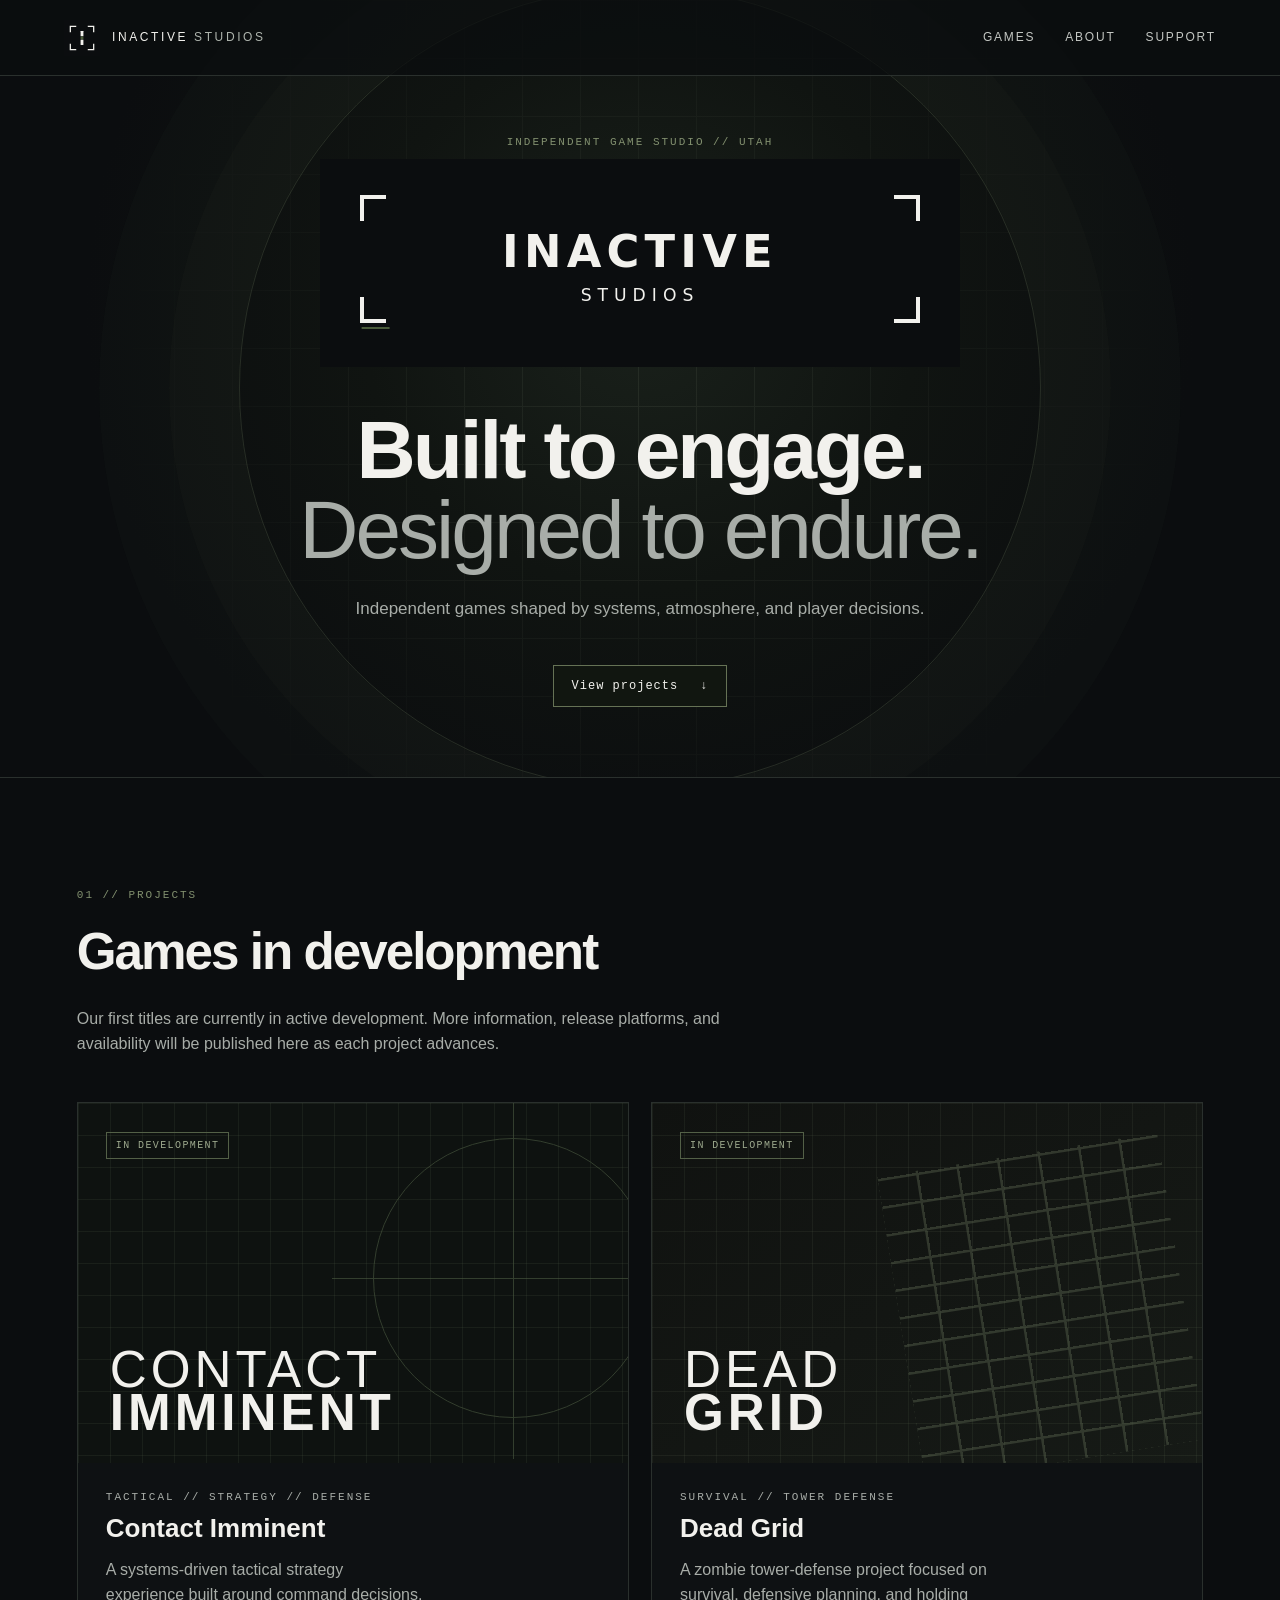
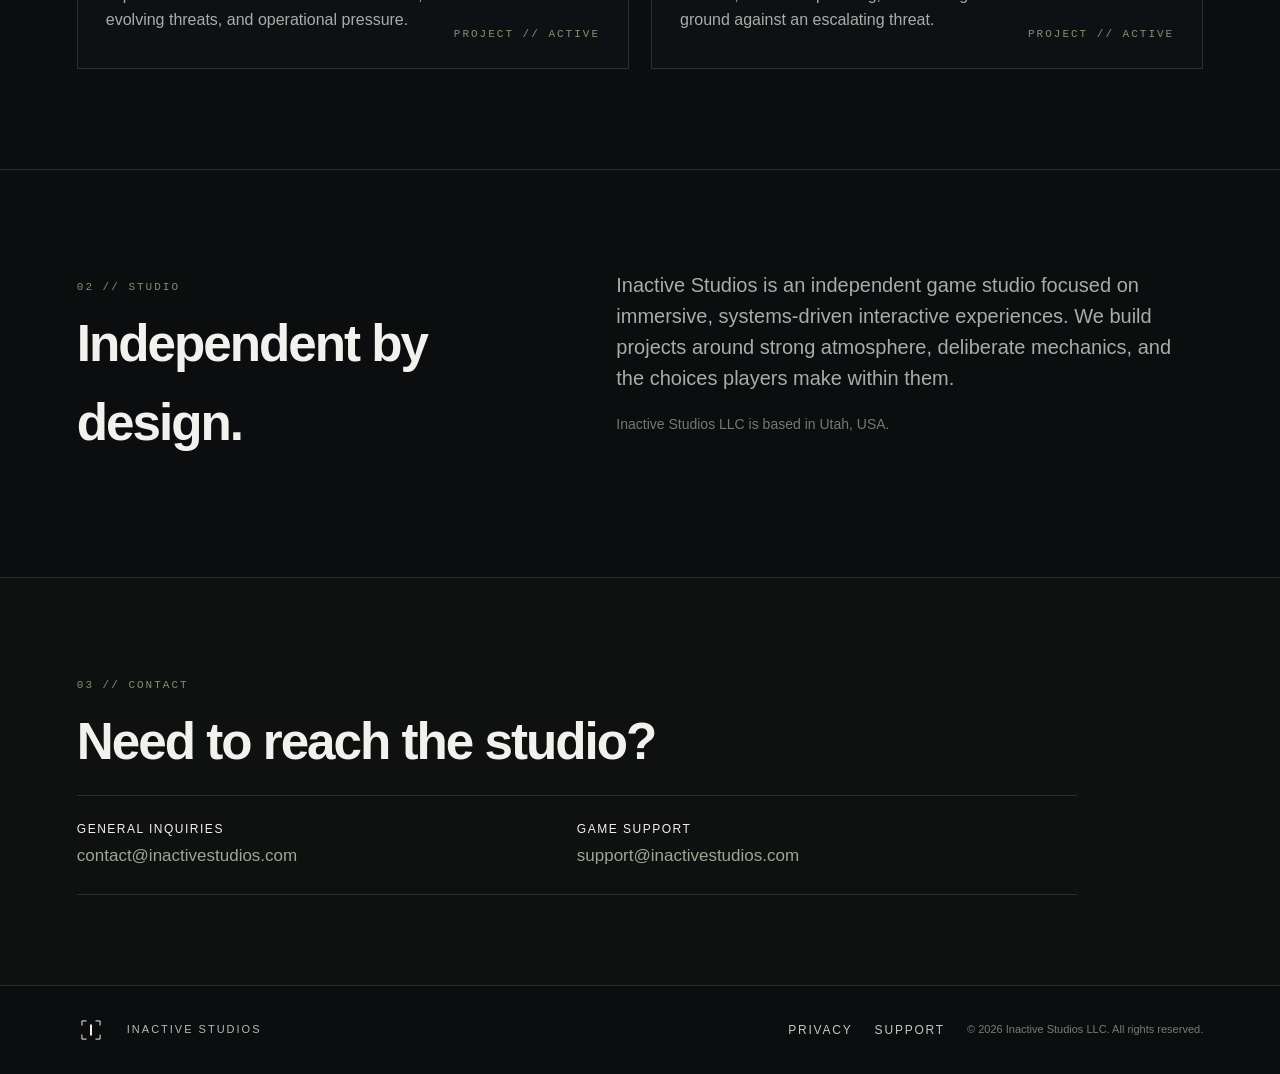
==== index.html @ 5b6fa873 "Initial Inactive Studios website" ====
<!doctype html><html lang="en"><head><meta charset="utf-8"><meta name="viewport" content="width=device-width,initial-scale=1"><meta name="description" content="Inactive Studios is an independent game studio creating systems-driven interactive experiences."><meta name="theme-color" content="#0b0d0f"><title>Inactive Studios</title><link rel="icon" href="assets/brand/inactive-studios-icon-segmented.svg" type="image/svg+xml"><link rel="stylesheet" href="styles.css"></head><body>
<header class="site-header"><a class="brand" href="#top" aria-label="Inactive Studios home"><img src="assets/brand/inactive-studios-icon-segmented.svg" alt=""><span>INACTIVE <b>STUDIOS</b></span></a><nav aria-label="Main navigation"><a href="#games">Games</a><a href="#about">About</a><a href="support/">Support</a></nav></header>
<main id="top"><section class="hero"><div class="grid"></div><div class="hero-inner"><p class="eyebrow">INDEPENDENT GAME STUDIO // UTAH</p><img class="hero-logo" src="assets/brand/inactive-studios-primary.svg" alt="Inactive Studios"><h1>Built to engage.<br><span>Designed to endure.</span></h1><p class="lede">Independent games shaped by systems, atmosphere, and player decisions.</p><a class="button" href="#games">View projects <span>↓</span></a></div></section>
<section id="games" class="section"><div class="section-head"><p class="kicker">01 // PROJECTS</p><h2>Games in development</h2><p>Our first titles are currently in active development. More information, release platforms, and availability will be published here as each project advances.</p></div><div class="games">
<article class="game ci"><div class="game-art"><span class="status">IN DEVELOPMENT</span><div class="reticle"></div><div class="game-title">CONTACT<br><strong>IMMINENT</strong></div></div><div class="game-copy"><div><p class="meta">TACTICAL // STRATEGY // DEFENSE</p><h3>Contact Imminent</h3><p>A systems-driven tactical strategy experience built around command decisions, evolving threats, and operational pressure.</p></div><span class="project-state">PROJECT // ACTIVE</span></div></article>
<article class="game dg"><div class="game-art"><span class="status">IN DEVELOPMENT</span><div class="dead-grid"></div><div class="game-title">DEAD<br><strong>GRID</strong></div></div><div class="game-copy"><div><p class="meta">SURVIVAL // TOWER DEFENSE</p><h3>Dead Grid</h3><p>A zombie tower-defense project focused on survival, defensive planning, and holding ground against an escalating threat.</p></div><span class="project-state">PROJECT // ACTIVE</span></div></article>
</div></section>
<section id="about" class="section about"><div><p class="kicker">02 // STUDIO</p><h2>Independent by design.</h2></div><div class="about-copy"><p>Inactive Studios is an independent game studio focused on immersive, systems-driven interactive experiences. We build projects around strong atmosphere, deliberate mechanics, and the choices players make within them.</p><p class="muted">Inactive Studios LLC is based in Utah, USA.</p></div></section>
<section class="contact"><p class="kicker">03 // CONTACT</p><h2>Need to reach the studio?</h2><div class="contact-links"><a href="mailto:contact@inactivestudios.com">General inquiries <span>contact@inactivestudios.com</span></a><a href="mailto:support@inactivestudios.com">Game support <span>support@inactivestudios.com</span></a></div></section></main>
<footer><div class="footer-brand"><img src="assets/brand/inactive-studios-icon-minimal.svg" alt=""><span>INACTIVE STUDIOS</span></div><div><a href="privacy/">Privacy</a><a href="support/">Support</a><span>© 2026 Inactive Studios LLC. All rights reserved.</span></div></footer></body></html>
---- styles.css ----
:root{--bg:#0b0d0f;--panel:#111519;--text:#f2f1ed;--muted:#969b96;--olive:#4a5b3a;--line:#2a302d;--soft:#151a18}*{box-sizing:border-box}html{scroll-behavior:smooth}body{margin:0;background:var(--bg);color:var(--text);font-family:Arial,"Helvetica Neue",sans-serif;line-height:1.55}a{color:inherit}.site-header{height:76px;display:flex;align-items:center;justify-content:space-between;padding:0 clamp(22px,5vw,80px);border-bottom:1px solid var(--line);position:absolute;z-index:10;width:100%;background:rgba(11,13,15,.72)}.brand{display:flex;align-items:center;gap:12px;text-decoration:none;font-size:12px;letter-spacing:2.6px}.brand img{width:36px;height:36px}.brand b{font-weight:400;color:#aeb4ad}.site-header nav{display:flex;gap:30px}.site-header nav a,footer a{text-decoration:none;color:#c4c7c3;font-size:12px;text-transform:uppercase;letter-spacing:1.8px}.site-header nav a:hover,footer a:hover{color:#fff}.hero{min-height:720px;display:grid;place-items:center;position:relative;overflow:hidden;border-bottom:1px solid var(--line);background:radial-gradient(circle at 50% 40%,#1a211b 0,#101411 35%,#0b0d0f 70%)}.grid{position:absolute;inset:0;opacity:.18;background-image:linear-gradient(#66705e 1px,transparent 1px),linear-gradient(90deg,#66705e 1px,transparent 1px);background-size:58px 58px;mask-image:radial-gradient(circle at center,#000 0,transparent 72%)}.hero:after{content:"";position:absolute;width:min(70vw,800px);aspect-ratio:1;border:1px solid rgba(117,133,100,.25);border-radius:50%;box-shadow:0 0 0 70px rgba(117,133,100,.025),0 0 0 140px rgba(117,133,100,.018)}.hero-inner{position:relative;z-index:2;text-align:center;padding:125px 24px 70px;max-width:900px}.hero-logo{width:min(640px,88vw);height:auto;margin-bottom:15px}.eyebrow,.kicker,.meta,.project-state{font:11px "Courier New",monospace;letter-spacing:2px;color:#82906f}.hero h1{font-size:clamp(42px,6.5vw,82px);line-height:.98;letter-spacing:-3px;margin:20px 0}.hero h1 span{color:#a8ada8;font-weight:400}.lede{max-width:580px;margin:25px auto;color:#a8ada8;font-size:17px}.button{display:inline-flex;gap:22px;margin-top:18px;padding:13px 18px;border:1px solid #657255;text-decoration:none;font:12px "Courier New",monospace;letter-spacing:1px;background:#111610}.button:hover{background:#182016}.section{padding:100px clamp(22px,6vw,96px);max-width:1500px;margin:auto}.section-head{max-width:720px;margin-bottom:45px}.section h2,.contact h2{font-size:clamp(34px,4vw,58px);letter-spacing:-2px;margin:8px 0 14px}.section-head>p:last-child,.about-copy,.game-copy p{color:#a8ada8}.games{display:grid;grid-template-columns:1fr 1fr;gap:22px}.game{border:1px solid var(--line);background:#0e1113}.game-art{height:360px;position:relative;overflow:hidden;padding:28px;background:#0e1210}.game-art:before{content:"";position:absolute;inset:0;background-image:linear-gradient(rgba(103,116,90,.13) 1px,transparent 1px),linear-gradient(90deg,rgba(103,116,90,.13) 1px,transparent 1px);background-size:32px 32px}.status{position:relative;z-index:2;border:1px solid #536047;padding:7px 9px;font:10px "Courier New",monospace;letter-spacing:1.4px;color:#9eaa8e}.game-title{position:absolute;left:32px;bottom:28px;font-size:clamp(30px,4vw,52px);line-height:.85;letter-spacing:4px;z-index:2}.game-title strong{font-weight:800}.reticle{position:absolute;width:280px;height:280px;border:1px solid #4d5c43;border-radius:50%;right:-25px;top:35px;opacity:.6}.reticle:before,.reticle:after{content:"";position:absolute;background:#4d5c43}.reticle:before{height:1px;width:130%;left:-15%;top:50%}.reticle:after{width:1px;height:130%;top:-15%;left:50%}.dg .game-art{background:linear-gradient(145deg,#101210,#161a16)}.dead-grid{position:absolute;inset:50px 20px 0 45%;transform:rotate(-9deg);opacity:.38;background:repeating-linear-gradient(0deg,transparent 0 25px,#647058 26px 28px),repeating-linear-gradient(90deg,transparent 0 38px,#647058 39px 41px)}.game-copy{padding:28px;display:flex;justify-content:space-between;gap:30px;min-height:205px}.game-copy h3{font-size:26px;margin:5px 0 10px}.game-copy p{max-width:540px;margin:0}.project-state{align-self:flex-end;white-space:nowrap}.about{border-top:1px solid var(--line);display:grid;grid-template-columns:1fr 1.25fr;gap:70px}.about-copy{font-size:20px}.about-copy p{margin-top:0}.muted{font-size:14px;color:#737a74!important}.contact{padding:90px clamp(22px,6vw,96px);border-top:1px solid var(--line);border-bottom:1px solid var(--line);background:#0e1110}.contact-links{display:grid;grid-template-columns:1fr 1fr;max-width:1000px;border-top:1px solid var(--line)}.contact-links a{padding:24px 0;text-decoration:none;border-bottom:1px solid var(--line);display:flex;flex-direction:column;font-size:12px;text-transform:uppercase;letter-spacing:1.5px}.contact-links a span{font-size:17px;text-transform:none;letter-spacing:0;color:#9da795;margin-top:5px}footer{padding:30px clamp(22px,6vw,96px);display:flex;align-items:center;justify-content:space-between;gap:30px;color:#777d78;font-size:11px}footer>div{display:flex;align-items:center;gap:22px}.footer-brand img{width:28px;height:28px}.footer-brand span{letter-spacing:2px;color:#b7bab7}@media(max-width:760px){.site-header{height:68px}.brand span{display:none}.site-header nav{gap:16px}.site-header nav a{font-size:10px}.hero{min-height:650px}.hero h1{letter-spacing:-2px}.games{grid-template-columns:1fr}.game-art{height:310px}.game-copy{display:block}.project-state{display:block;margin-top:25px}.about{grid-template-columns:1fr;gap:20px}.contact-links{grid-template-columns:1fr}footer,footer>div{align-items:flex-start;flex-direction:column}.footer-brand{flex-direction:row!important}.section{padding-top:75px;padding-bottom:75px}}
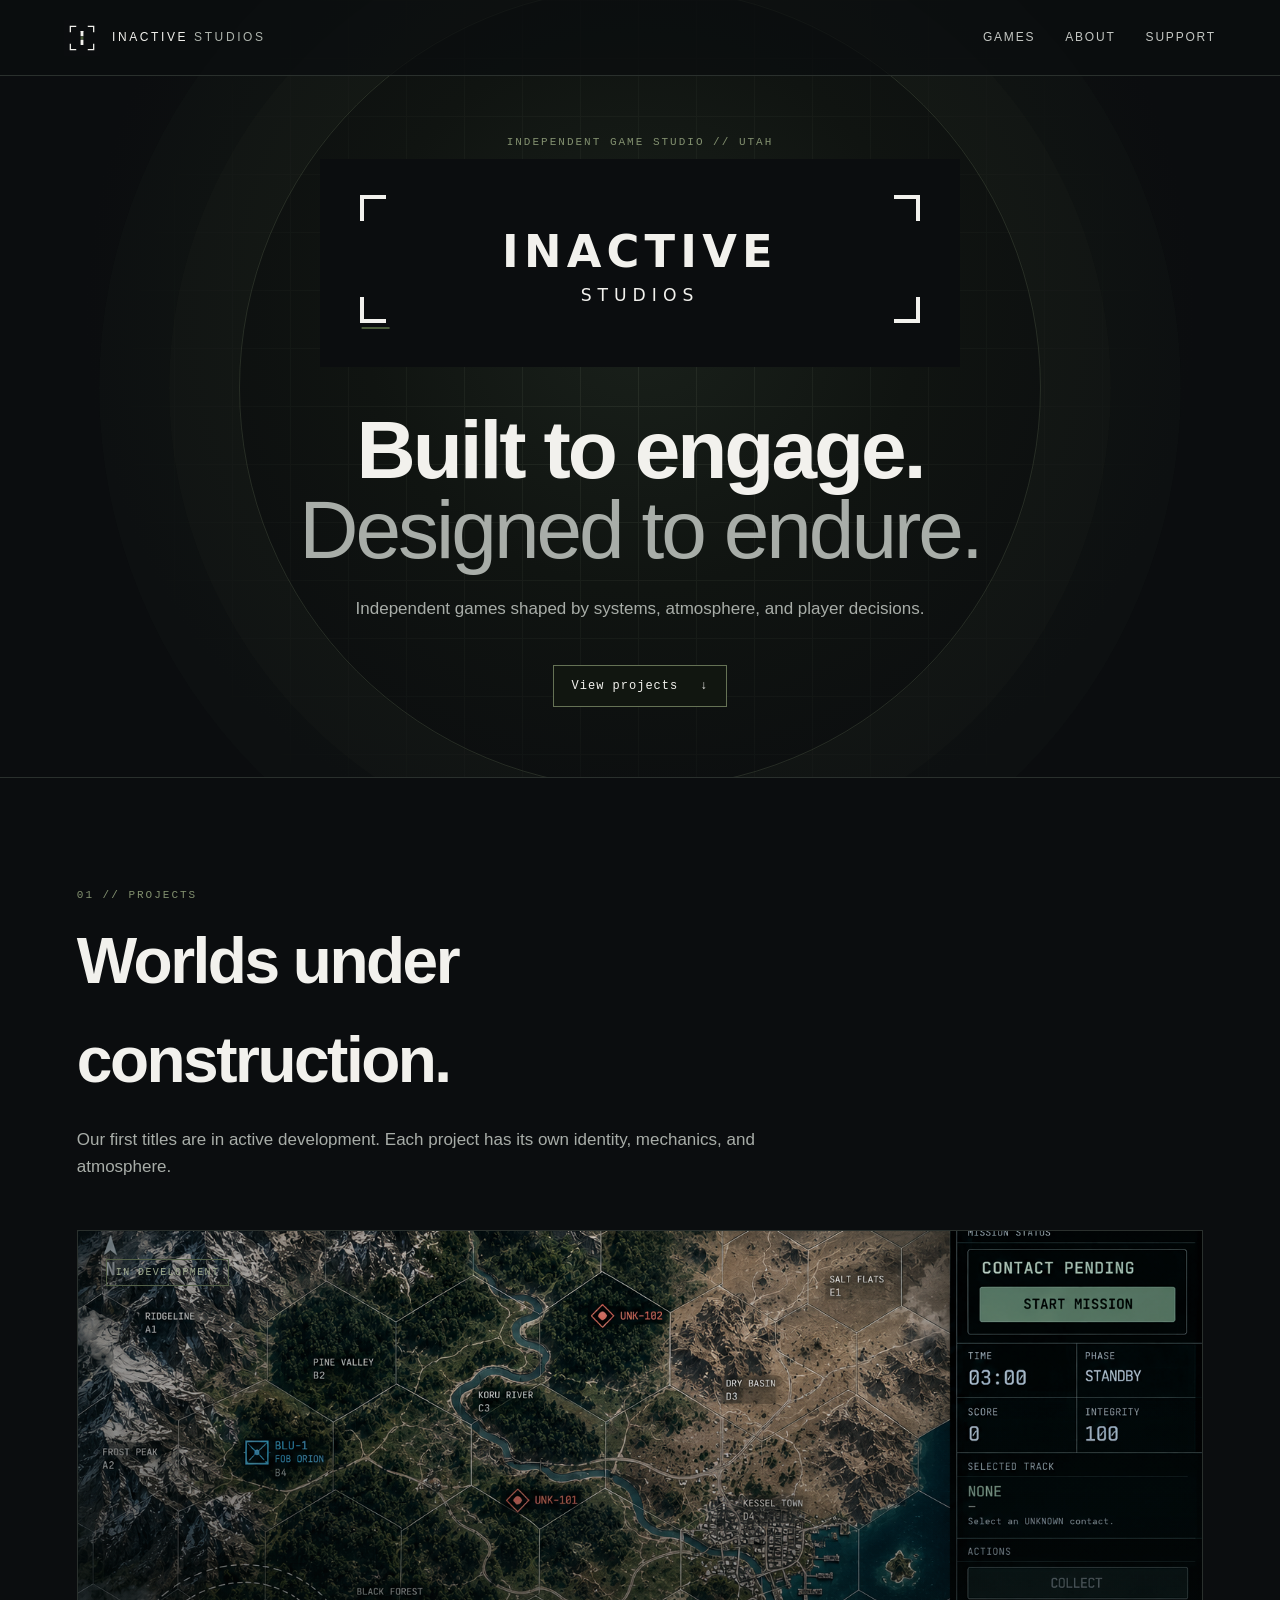
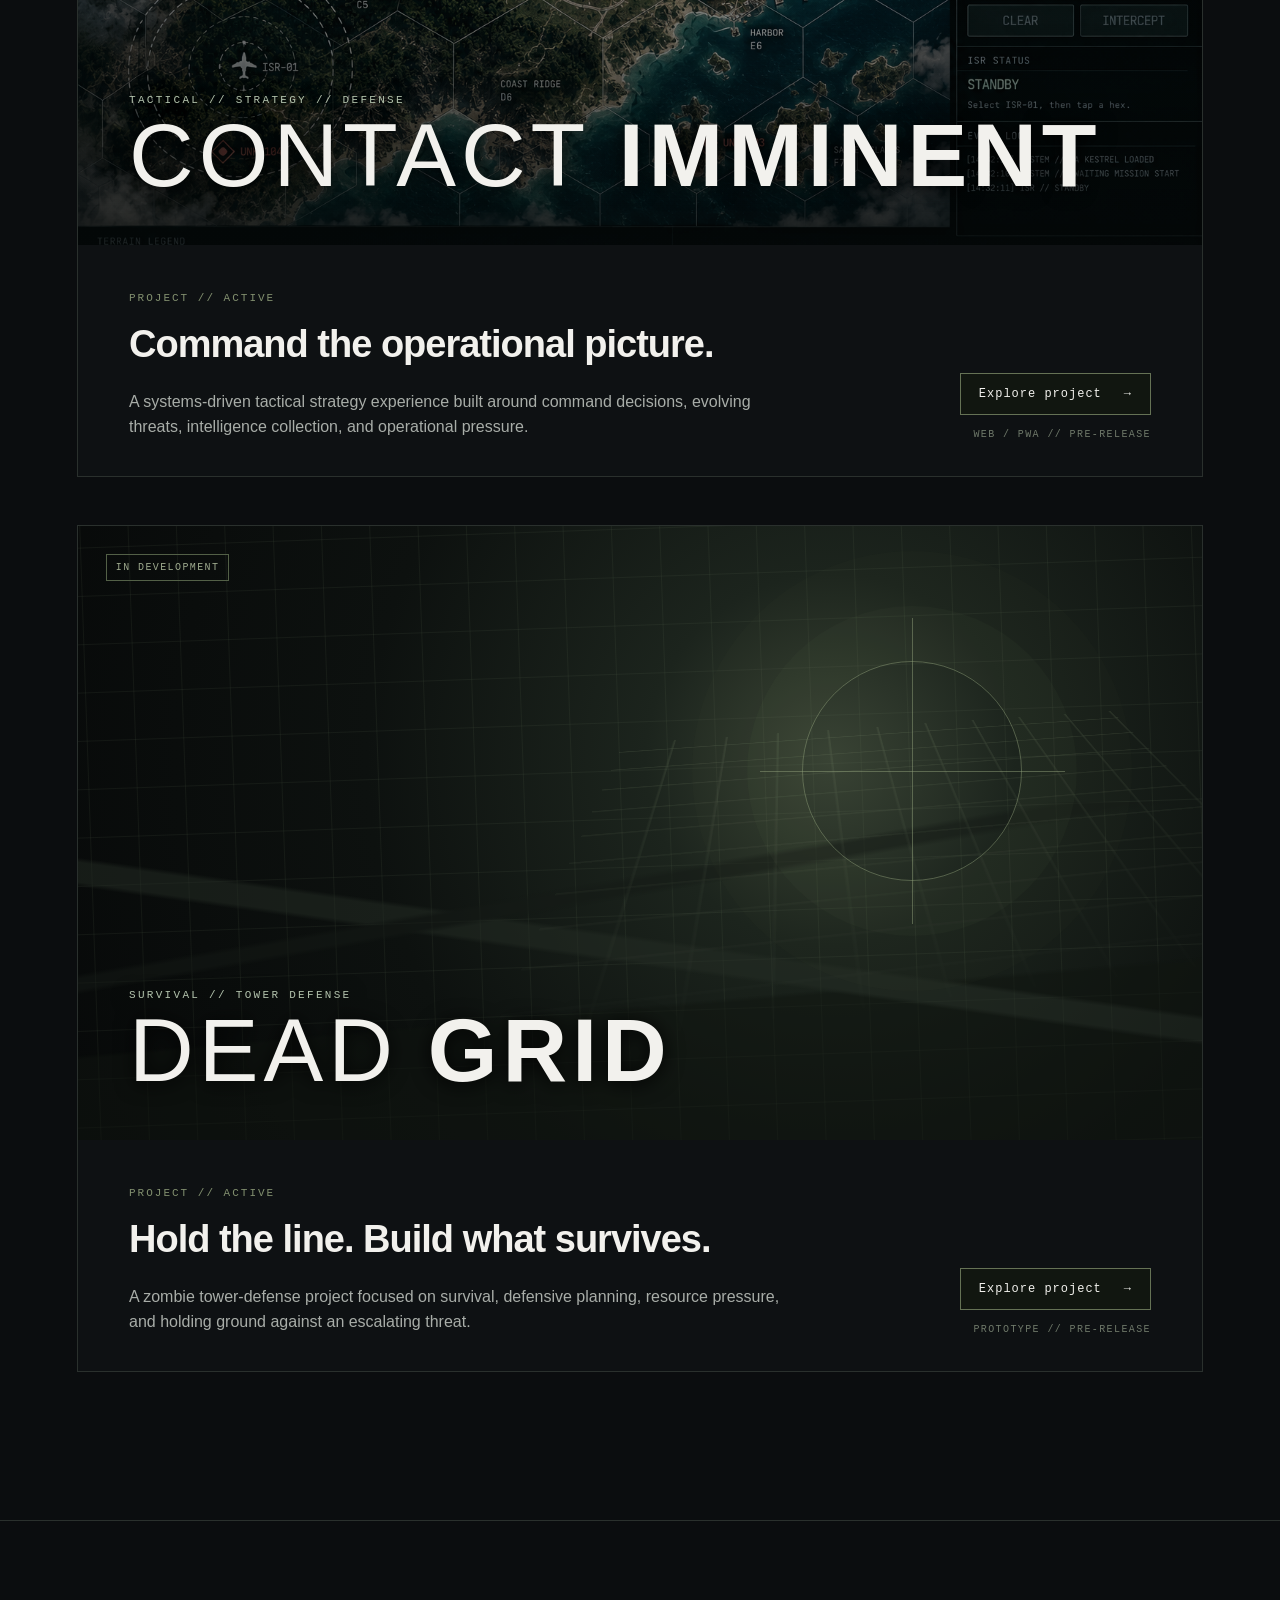
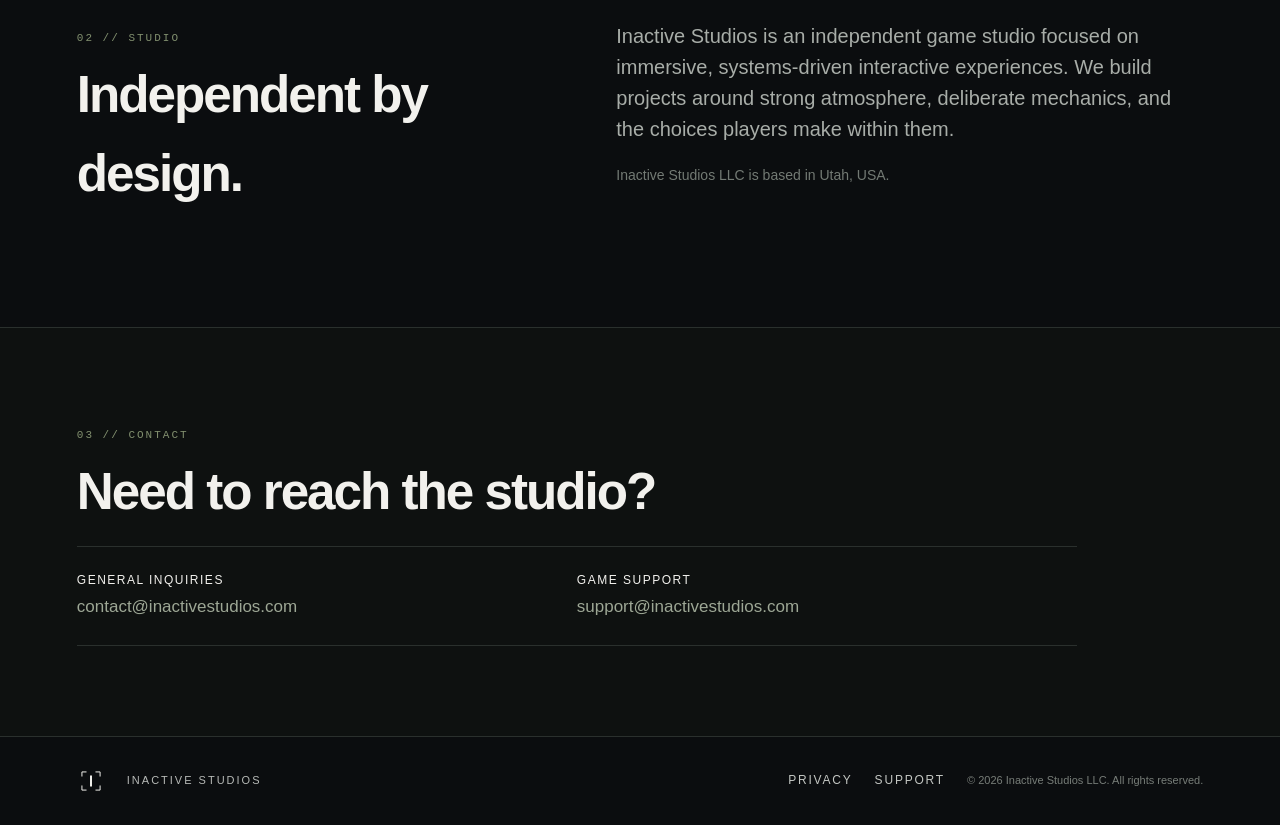
==== commit 8ee46aca: "Add game showcase and dedicated game pages" ====
--- a/index.html
+++ b/index.html
@@ -1,10 +1,10 @@
 <!doctype html><html lang="en"><head><meta charset="utf-8"><meta name="viewport" content="width=device-width,initial-scale=1"><meta name="description" content="Inactive Studios is an independent game studio creating systems-driven interactive experiences."><meta name="theme-color" content="#0b0d0f"><title>Inactive Studios</title><link rel="icon" href="assets/brand/inactive-studios-icon-segmented.svg" type="image/svg+xml"><link rel="stylesheet" href="styles.css"></head><body>
 <header class="site-header"><a class="brand" href="#top" aria-label="Inactive Studios home"><img src="assets/brand/inactive-studios-icon-segmented.svg" alt=""><span>INACTIVE <b>STUDIOS</b></span></a><nav aria-label="Main navigation"><a href="#games">Games</a><a href="#about">About</a><a href="support/">Support</a></nav></header>
 <main id="top"><section class="hero"><div class="grid"></div><div class="hero-inner"><p class="eyebrow">INDEPENDENT GAME STUDIO // UTAH</p><img class="hero-logo" src="assets/brand/inactive-studios-primary.svg" alt="Inactive Studios"><h1>Built to engage.<br><span>Designed to endure.</span></h1><p class="lede">Independent games shaped by systems, atmosphere, and player decisions.</p><a class="button" href="#games">View projects <span>↓</span></a></div></section>
-<section id="games" class="section"><div class="section-head"><p class="kicker">01 // PROJECTS</p><h2>Games in development</h2><p>Our first titles are currently in active development. More information, release platforms, and availability will be published here as each project advances.</p></div><div class="games">
-<article class="game ci"><div class="game-art"><span class="status">IN DEVELOPMENT</span><div class="reticle"></div><div class="game-title">CONTACT<br><strong>IMMINENT</strong></div></div><div class="game-copy"><div><p class="meta">TACTICAL // STRATEGY // DEFENSE</p><h3>Contact Imminent</h3><p>A systems-driven tactical strategy experience built around command decisions, evolving threats, and operational pressure.</p></div><span class="project-state">PROJECT // ACTIVE</span></div></article>
-<article class="game dg"><div class="game-art"><span class="status">IN DEVELOPMENT</span><div class="dead-grid"></div><div class="game-title">DEAD<br><strong>GRID</strong></div></div><div class="game-copy"><div><p class="meta">SURVIVAL // TOWER DEFENSE</p><h3>Dead Grid</h3><p>A zombie tower-defense project focused on survival, defensive planning, and holding ground against an escalating threat.</p></div><span class="project-state">PROJECT // ACTIVE</span></div></article>
-</div></section>
+<section id="games" class="showcase"><div class="showcase-intro"><p class="kicker">01 // PROJECTS</p><h2>Worlds under construction.</h2><p>Our first titles are in active development. Each project has its own identity, mechanics, and atmosphere.</p></div>
+<article class="feature-game ci-feature"><div class="feature-media"><img src="assets/games/contact-imminent/kestrel-gameplay.png" alt="Contact Imminent operational map interface showing the Kestrel region"><div class="media-shade"></div><span class="status">IN DEVELOPMENT</span><div class="feature-title"><p>TACTICAL // STRATEGY // DEFENSE</p><h3>CONTACT <strong>IMMINENT</strong></h3></div></div><div class="feature-copy"><div><p class="kicker">PROJECT // ACTIVE</p><h4>Command the operational picture.</h4><p>A systems-driven tactical strategy experience built around command decisions, evolving threats, intelligence collection, and operational pressure.</p></div><div class="feature-actions"><a class="button" href="games/contact-imminent/">Explore project <span>→</span></a><span>WEB / PWA // PRE-RELEASE</span></div></div></article>
+<article class="feature-game dg-feature"><div class="feature-media dead-visual"><div class="dead-horizon"></div><div class="dead-grid"></div><div class="dead-scan"></div><span class="status">IN DEVELOPMENT</span><div class="feature-title"><p>SURVIVAL // TOWER DEFENSE</p><h3>DEAD <strong>GRID</strong></h3></div></div><div class="feature-copy"><div><p class="kicker">PROJECT // ACTIVE</p><h4>Hold the line. Build what survives.</h4><p>A zombie tower-defense project focused on survival, defensive planning, resource pressure, and holding ground against an escalating threat.</p></div><div class="feature-actions"><a class="button" href="games/dead-grid/">Explore project <span>→</span></a><span>PROTOTYPE // PRE-RELEASE</span></div></div></article>
+</section>
 <section id="about" class="section about"><div><p class="kicker">02 // STUDIO</p><h2>Independent by design.</h2></div><div class="about-copy"><p>Inactive Studios is an independent game studio focused on immersive, systems-driven interactive experiences. We build projects around strong atmosphere, deliberate mechanics, and the choices players make within them.</p><p class="muted">Inactive Studios LLC is based in Utah, USA.</p></div></section>
 <section class="contact"><p class="kicker">03 // CONTACT</p><h2>Need to reach the studio?</h2><div class="contact-links"><a href="mailto:contact@inactivestudios.com">General inquiries <span>contact@inactivestudios.com</span></a><a href="mailto:support@inactivestudios.com">Game support <span>support@inactivestudios.com</span></a></div></section></main>
 <footer><div class="footer-brand"><img src="assets/brand/inactive-studios-icon-minimal.svg" alt=""><span>INACTIVE STUDIOS</span></div><div><a href="privacy/">Privacy</a><a href="support/">Support</a><span>© 2026 Inactive Studios LLC. All rights reserved.</span></div></footer></body></html>
--- a/styles.css
+++ b/styles.css
@@ -1 +1,5 @@
 :root{--bg:#0b0d0f;--panel:#111519;--text:#f2f1ed;--muted:#969b96;--olive:#4a5b3a;--line:#2a302d;--soft:#151a18}*{box-sizing:border-box}html{scroll-behavior:smooth}body{margin:0;background:var(--bg);color:var(--text);font-family:Arial,"Helvetica Neue",sans-serif;line-height:1.55}a{color:inherit}.site-header{height:76px;display:flex;align-items:center;justify-content:space-between;padding:0 clamp(22px,5vw,80px);border-bottom:1px solid var(--line);position:absolute;z-index:10;width:100%;background:rgba(11,13,15,.72)}.brand{display:flex;align-items:center;gap:12px;text-decoration:none;font-size:12px;letter-spacing:2.6px}.brand img{width:36px;height:36px}.brand b{font-weight:400;color:#aeb4ad}.site-header nav{display:flex;gap:30px}.site-header nav a,footer a{text-decoration:none;color:#c4c7c3;font-size:12px;text-transform:uppercase;letter-spacing:1.8px}.site-header nav a:hover,footer a:hover{color:#fff}.hero{min-height:720px;display:grid;place-items:center;position:relative;overflow:hidden;border-bottom:1px solid var(--line);background:radial-gradient(circle at 50% 40%,#1a211b 0,#101411 35%,#0b0d0f 70%)}.grid{position:absolute;inset:0;opacity:.18;background-image:linear-gradient(#66705e 1px,transparent 1px),linear-gradient(90deg,#66705e 1px,transparent 1px);background-size:58px 58px;mask-image:radial-gradient(circle at center,#000 0,transparent 72%)}.hero:after{content:"";position:absolute;width:min(70vw,800px);aspect-ratio:1;border:1px solid rgba(117,133,100,.25);border-radius:50%;box-shadow:0 0 0 70px rgba(117,133,100,.025),0 0 0 140px rgba(117,133,100,.018)}.hero-inner{position:relative;z-index:2;text-align:center;padding:125px 24px 70px;max-width:900px}.hero-logo{width:min(640px,88vw);height:auto;margin-bottom:15px}.eyebrow,.kicker,.meta,.project-state{font:11px "Courier New",monospace;letter-spacing:2px;color:#82906f}.hero h1{font-size:clamp(42px,6.5vw,82px);line-height:.98;letter-spacing:-3px;margin:20px 0}.hero h1 span{color:#a8ada8;font-weight:400}.lede{max-width:580px;margin:25px auto;color:#a8ada8;font-size:17px}.button{display:inline-flex;gap:22px;margin-top:18px;padding:13px 18px;border:1px solid #657255;text-decoration:none;font:12px "Courier New",monospace;letter-spacing:1px;background:#111610}.button:hover{background:#182016}.section{padding:100px clamp(22px,6vw,96px);max-width:1500px;margin:auto}.section-head{max-width:720px;margin-bottom:45px}.section h2,.contact h2{font-size:clamp(34px,4vw,58px);letter-spacing:-2px;margin:8px 0 14px}.section-head>p:last-child,.about-copy,.game-copy p{color:#a8ada8}.games{display:grid;grid-template-columns:1fr 1fr;gap:22px}.game{border:1px solid var(--line);background:#0e1113}.game-art{height:360px;position:relative;overflow:hidden;padding:28px;background:#0e1210}.game-art:before{content:"";position:absolute;inset:0;background-image:linear-gradient(rgba(103,116,90,.13) 1px,transparent 1px),linear-gradient(90deg,rgba(103,116,90,.13) 1px,transparent 1px);background-size:32px 32px}.status{position:relative;z-index:2;border:1px solid #536047;padding:7px 9px;font:10px "Courier New",monospace;letter-spacing:1.4px;color:#9eaa8e}.game-title{position:absolute;left:32px;bottom:28px;font-size:clamp(30px,4vw,52px);line-height:.85;letter-spacing:4px;z-index:2}.game-title strong{font-weight:800}.reticle{position:absolute;width:280px;height:280px;border:1px solid #4d5c43;border-radius:50%;right:-25px;top:35px;opacity:.6}.reticle:before,.reticle:after{content:"";position:absolute;background:#4d5c43}.reticle:before{height:1px;width:130%;left:-15%;top:50%}.reticle:after{width:1px;height:130%;top:-15%;left:50%}.dg .game-art{background:linear-gradient(145deg,#101210,#161a16)}.dead-grid{position:absolute;inset:50px 20px 0 45%;transform:rotate(-9deg);opacity:.38;background:repeating-linear-gradient(0deg,transparent 0 25px,#647058 26px 28px),repeating-linear-gradient(90deg,transparent 0 38px,#647058 39px 41px)}.game-copy{padding:28px;display:flex;justify-content:space-between;gap:30px;min-height:205px}.game-copy h3{font-size:26px;margin:5px 0 10px}.game-copy p{max-width:540px;margin:0}.project-state{align-self:flex-end;white-space:nowrap}.about{border-top:1px solid var(--line);display:grid;grid-template-columns:1fr 1.25fr;gap:70px}.about-copy{font-size:20px}.about-copy p{margin-top:0}.muted{font-size:14px;color:#737a74!important}.contact{padding:90px clamp(22px,6vw,96px);border-top:1px solid var(--line);border-bottom:1px solid var(--line);background:#0e1110}.contact-links{display:grid;grid-template-columns:1fr 1fr;max-width:1000px;border-top:1px solid var(--line)}.contact-links a{padding:24px 0;text-decoration:none;border-bottom:1px solid var(--line);display:flex;flex-direction:column;font-size:12px;text-transform:uppercase;letter-spacing:1.5px}.contact-links a span{font-size:17px;text-transform:none;letter-spacing:0;color:#9da795;margin-top:5px}footer{padding:30px clamp(22px,6vw,96px);display:flex;align-items:center;justify-content:space-between;gap:30px;color:#777d78;font-size:11px}footer>div{display:flex;align-items:center;gap:22px}.footer-brand img{width:28px;height:28px}.footer-brand span{letter-spacing:2px;color:#b7bab7}@media(max-width:760px){.site-header{height:68px}.brand span{display:none}.site-header nav{gap:16px}.site-header nav a{font-size:10px}.hero{min-height:650px}.hero h1{letter-spacing:-2px}.games{grid-template-columns:1fr}.game-art{height:310px}.game-copy{display:block}.project-state{display:block;margin-top:25px}.about{grid-template-columns:1fr;gap:20px}.contact-links{grid-template-columns:1fr}footer,footer>div{align-items:flex-start;flex-direction:column}.footer-brand{flex-direction:row!important}.section{padding-top:75px;padding-bottom:75px}}
+/* v2 project showcase */
+.showcase{max-width:1500px;margin:auto;padding:100px clamp(22px,6vw,96px)}.showcase-intro{max-width:760px;margin-bottom:50px}.showcase h2{font-size:clamp(38px,5vw,68px);letter-spacing:-2.5px;margin:8px 0 14px}.showcase-intro>p:last-child{color:#a8ada8;font-size:17px}.feature-game{border:1px solid var(--line);background:#0e1113;margin-bottom:48px;overflow:hidden}.feature-media{position:relative;min-height:clamp(380px,48vw,680px);overflow:hidden;background:#090d0d}.feature-media>img{position:absolute;inset:0;width:100%;height:100%;object-fit:cover;object-position:center;filter:saturate(.82) contrast(1.05)}.media-shade{position:absolute;inset:0;background:linear-gradient(180deg,rgba(4,8,8,.12) 25%,rgba(4,8,8,.78) 100%),linear-gradient(90deg,rgba(4,8,8,.3),transparent 45%)}.feature-media .status{position:absolute;top:28px;left:28px}.feature-title{position:absolute;left:clamp(25px,4vw,58px);bottom:clamp(25px,4vw,52px);z-index:3;text-shadow:0 2px 20px #000}.feature-title p{font:11px "Courier New",monospace;letter-spacing:2.3px;color:#b3c3ad}.feature-title h3{font-size:clamp(42px,7vw,96px);line-height:.86;letter-spacing:5px;margin:8px 0 0;font-weight:300}.feature-title strong{font-weight:800}.feature-copy{display:grid;grid-template-columns:minmax(0,1.4fr) minmax(240px,.6fr);gap:55px;padding:36px clamp(26px,4vw,56px);align-items:end}.feature-copy h4{font-size:clamp(24px,3vw,38px);margin:7px 0 10px;letter-spacing:-1px}.feature-copy>div>p:last-child{color:#a8ada8;max-width:720px;margin-bottom:0}.feature-actions{display:flex;flex-direction:column;align-items:flex-end;gap:14px}.feature-actions .button{margin:0}.feature-actions>span{font:10px "Courier New",monospace;letter-spacing:1.4px;color:#6f796a}.dead-visual{background:radial-gradient(circle at 67% 38%,#394334 0,#1c241d 22%,#0d110f 55%,#070909 100%)}.dead-visual:before{content:"";position:absolute;inset:0;background:linear-gradient(rgba(108,124,94,.11) 1px,transparent 1px),linear-gradient(90deg,rgba(108,124,94,.11) 1px,transparent 1px);background-size:42px 42px;perspective:500px;transform:scale(1.15) rotate(-2deg)}.dead-horizon{position:absolute;left:0;right:0;bottom:0;height:55%;opacity:.5;background:linear-gradient(170deg,transparent 0 32%,#151a16 33% 35%,transparent 36%),linear-gradient(188deg,transparent 0 43%,#252d25 44% 48%,transparent 49%),linear-gradient(175deg,transparent 0 58%,#101510 59%)}.dead-grid{position:absolute;right:-4%;top:8%;width:58%;height:86%;transform:perspective(650px) rotateX(55deg) rotateZ(-9deg);transform-origin:center;background:repeating-linear-gradient(0deg,transparent 0 43px,rgba(132,149,112,.38) 44px 46px),repeating-linear-gradient(90deg,transparent 0 62px,rgba(132,149,112,.38) 63px 65px);mask-image:linear-gradient(#000,transparent 90%)}.dead-scan{position:absolute;right:16%;top:22%;width:220px;height:220px;border:1px solid rgba(141,158,120,.5);border-radius:50%;box-shadow:0 0 0 55px rgba(141,158,120,.035),0 0 0 110px rgba(141,158,120,.02)}.dead-scan:before,.dead-scan:after{content:"";position:absolute;background:rgba(141,158,120,.5)}.dead-scan:before{width:140%;height:1px;left:-20%;top:50%}.dead-scan:after{height:140%;width:1px;top:-20%;left:50%}@media(max-width:760px){.showcase{padding-top:75px;padding-bottom:75px}.feature-media{min-height:410px}.feature-media>img{object-position:43% center}.feature-title h3{letter-spacing:2px}.feature-copy{grid-template-columns:1fr;gap:26px}.feature-actions{align-items:flex-start}.dead-grid{width:85%;right:-25%}.dead-scan{right:4%;width:160px;height:160px}}
+/* project pages */
+.project-page{padding-top:0}.project-hero{height:min(78vw,820px);min-height:580px;position:relative;overflow:hidden;border-bottom:1px solid var(--line);background:#080b0b}.project-hero>img{position:absolute;inset:0;width:100%;height:100%;object-fit:cover}.project-hero-copy{position:absolute;z-index:4;left:clamp(24px,6vw,96px);bottom:clamp(35px,7vw,90px);max-width:900px}.project-hero-copy h1{font-size:clamp(55px,10vw,138px);line-height:.78;letter-spacing:6px;margin:10px 0 24px;font-weight:300}.project-hero-copy strong{font-weight:800}.project-hero-copy>p:last-child{font-size:clamp(17px,2vw,25px);color:#c3c9c2}.project-body{max-width:1500px;margin:auto;padding:90px clamp(22px,6vw,96px);display:grid;grid-template-columns:1fr 1.25fr;gap:80px}.project-body h2{font-size:clamp(34px,5vw,62px);line-height:1;margin:8px 0}.project-body>div:last-child{color:#a8ada8;font-size:18px}.project-gallery{max-width:1500px;margin:0 auto 90px;padding:0 clamp(22px,6vw,96px);display:grid;grid-template-columns:1fr 1fr;gap:18px}.project-gallery img{width:100%;height:360px;object-fit:cover;border:1px solid var(--line)}.dead-project{background:radial-gradient(circle at 67% 38%,#394334 0,#1c241d 22%,#0d110f 55%,#070909 100%)}.dead-project:before{content:"";position:absolute;inset:0;background-image:linear-gradient(rgba(103,116,90,.13) 1px,transparent 1px),linear-gradient(90deg,rgba(103,116,90,.13) 1px,transparent 1px);background-size:44px 44px}.dead-project .dead-grid{width:70%;height:100%;right:-10%;top:10%}.dead-project .dead-scan{right:18%;top:25%;width:300px;height:300px}@media(max-width:760px){.project-hero{height:680px}.project-hero>img{object-position:42% center}.project-hero-copy h1{letter-spacing:2px}.project-body{grid-template-columns:1fr;gap:25px;padding-top:65px;padding-bottom:65px}.project-gallery{grid-template-columns:1fr}.project-gallery img{height:250px}.dead-project .dead-grid{width:110%;right:-50%}.dead-project .dead-scan{right:0;width:180px;height:180px}}
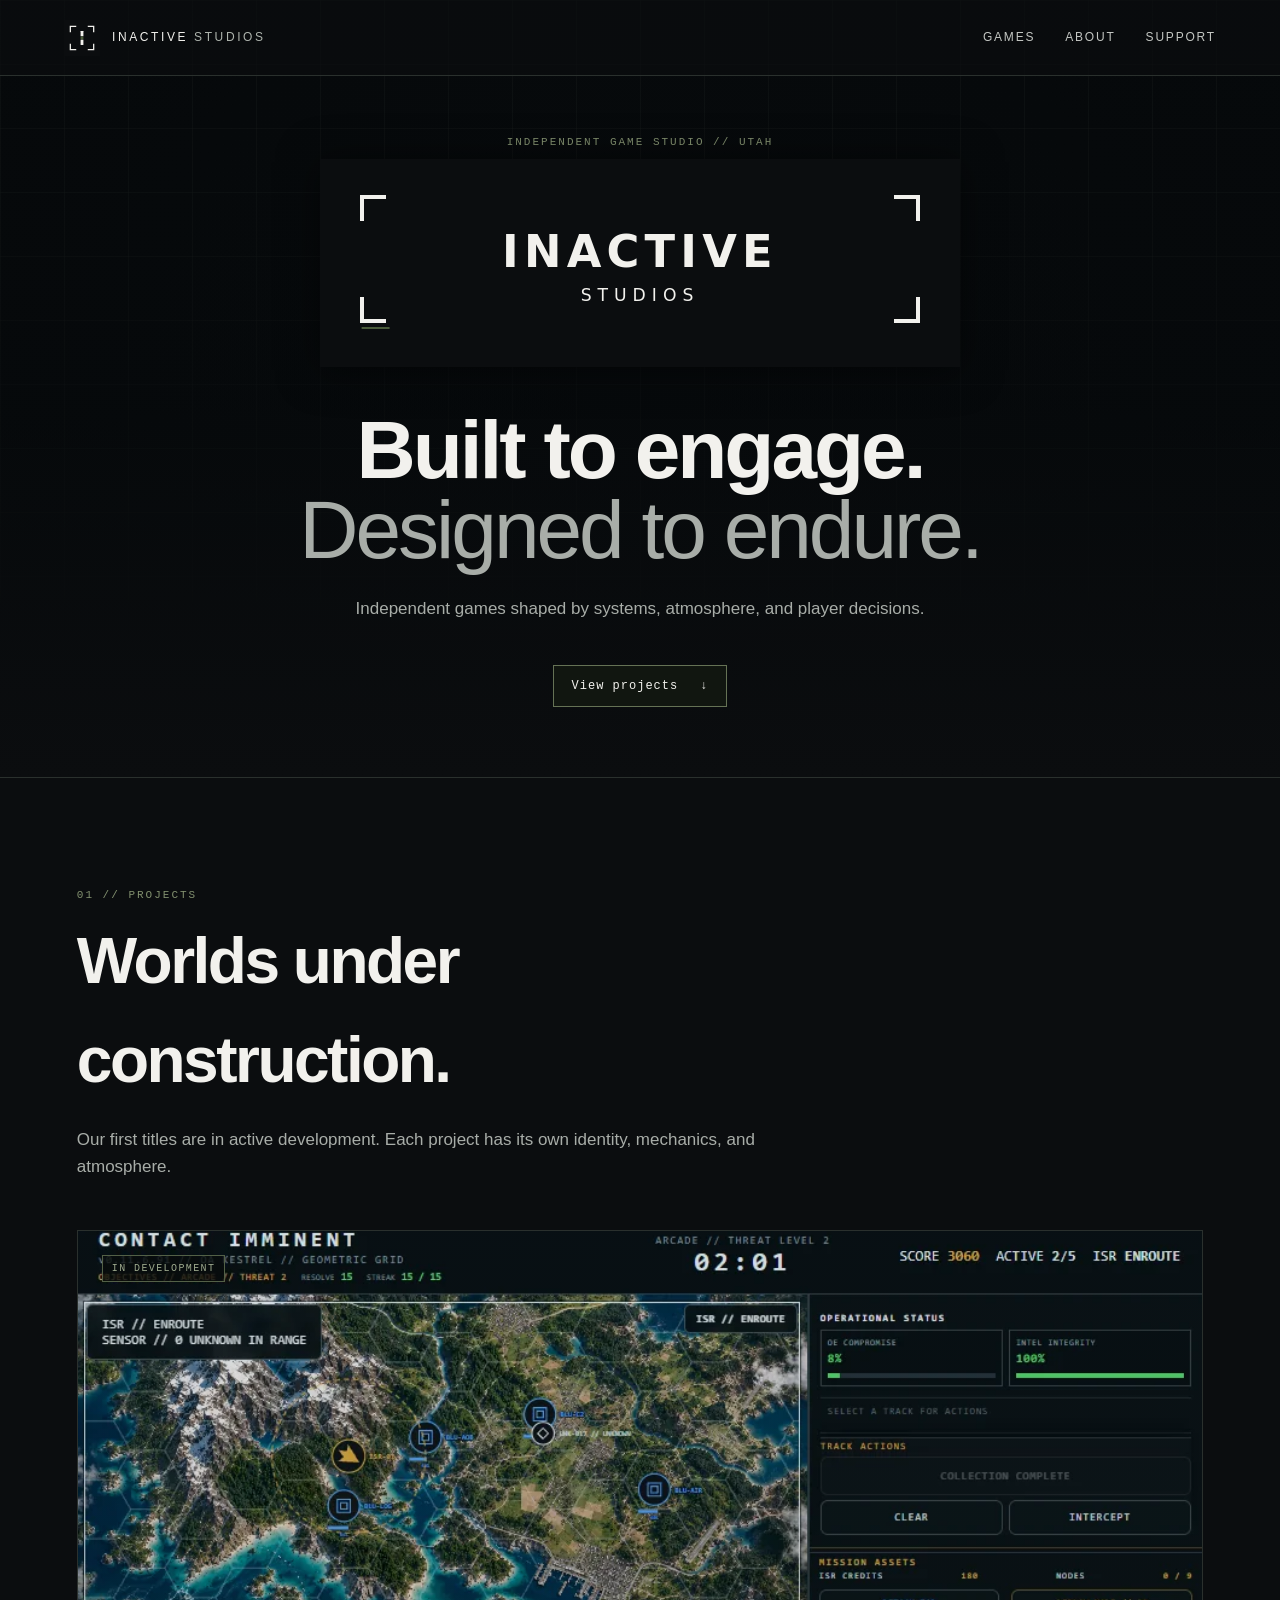
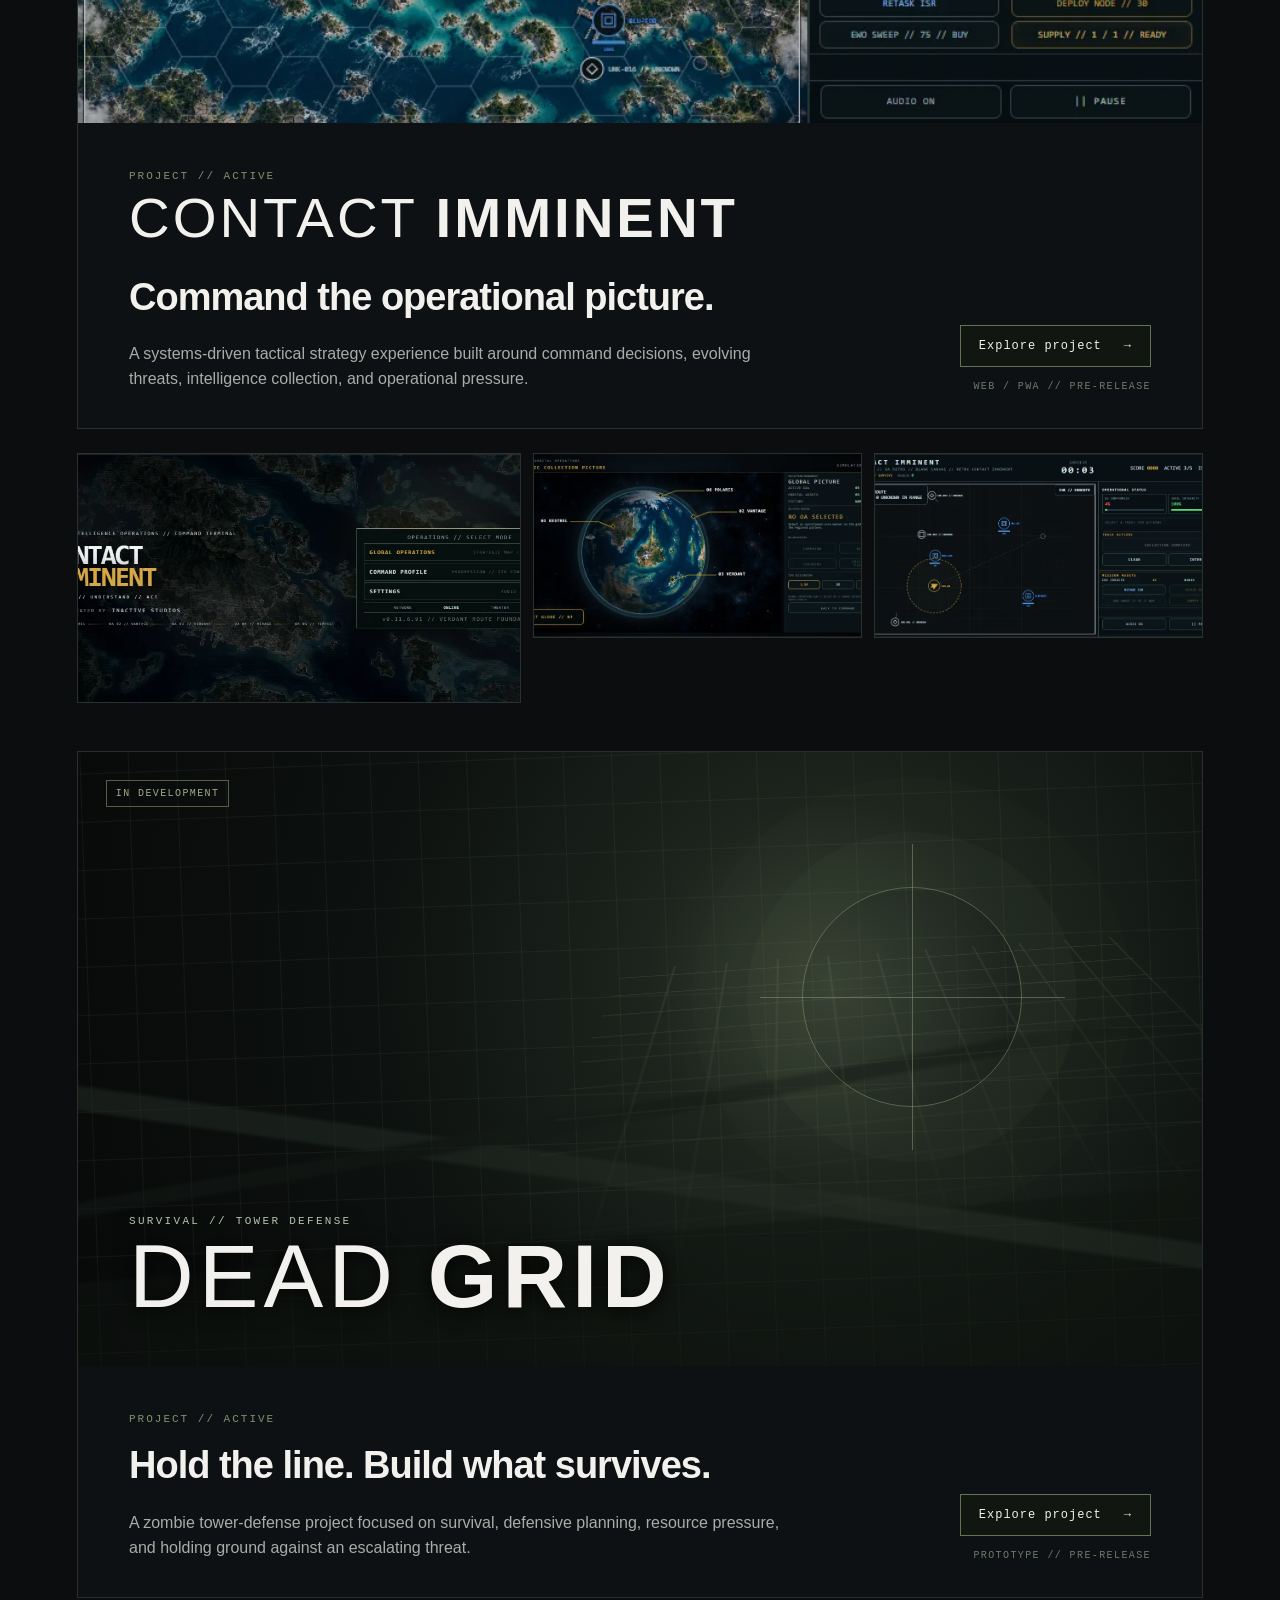
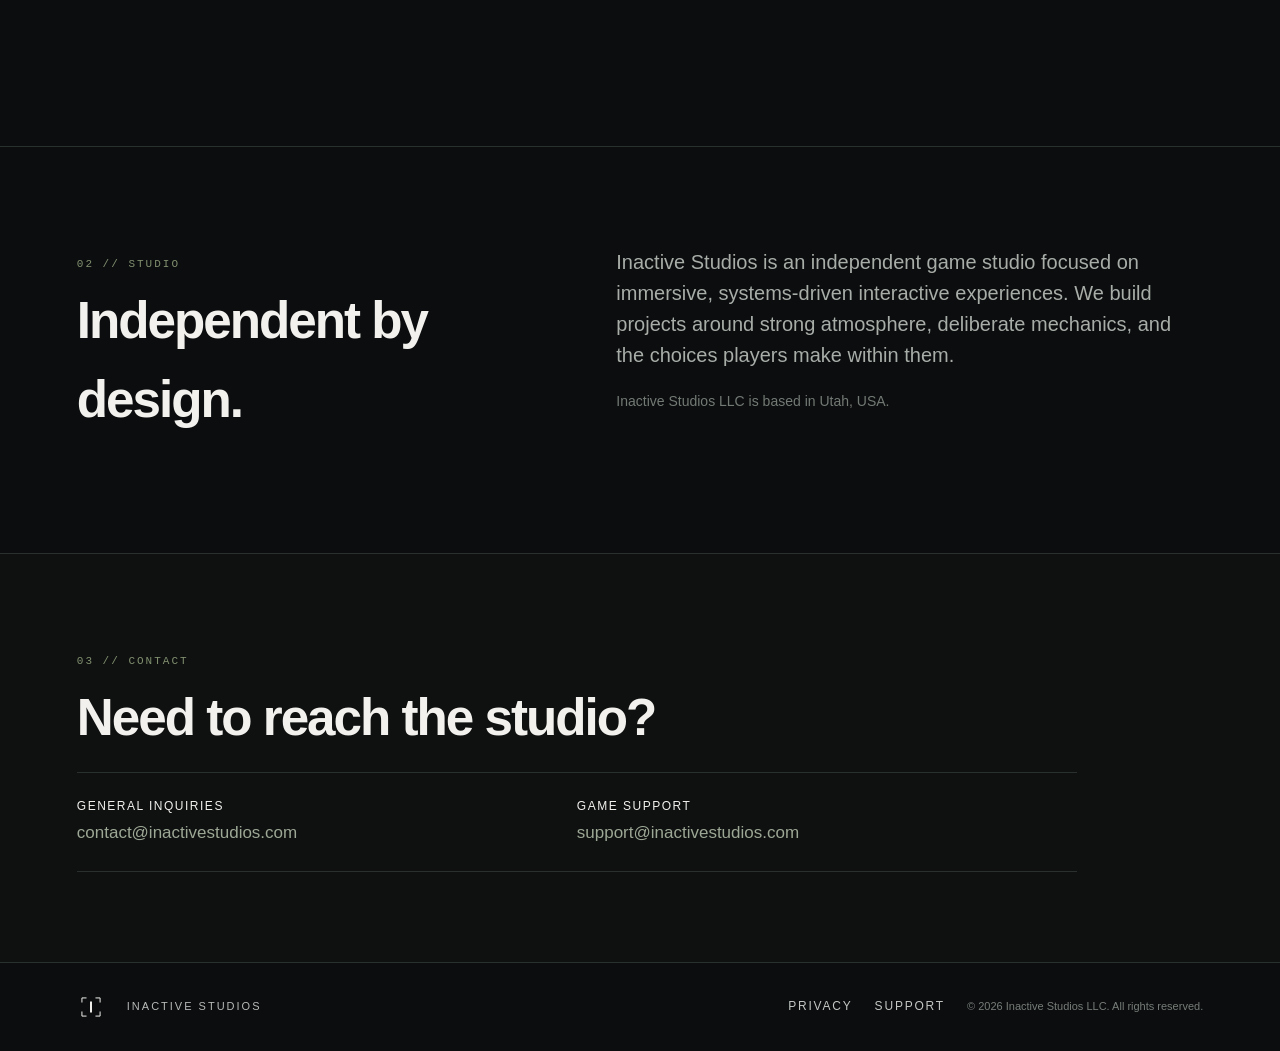
==== commit 2441945a: "Refine studio showcase with Contact Imminent gameplay" ====
--- a/index.html
+++ b/index.html
@@ -1,8 +1,9 @@
 <!doctype html><html lang="en"><head><meta charset="utf-8"><meta name="viewport" content="width=device-width,initial-scale=1"><meta name="description" content="Inactive Studios is an independent game studio creating systems-driven interactive experiences."><meta name="theme-color" content="#0b0d0f"><title>Inactive Studios</title><link rel="icon" href="assets/brand/inactive-studios-icon-segmented.svg" type="image/svg+xml"><link rel="stylesheet" href="styles.css"></head><body>
 <header class="site-header"><a class="brand" href="#top" aria-label="Inactive Studios home"><img src="assets/brand/inactive-studios-icon-segmented.svg" alt=""><span>INACTIVE <b>STUDIOS</b></span></a><nav aria-label="Main navigation"><a href="#games">Games</a><a href="#about">About</a><a href="support/">Support</a></nav></header>
-<main id="top"><section class="hero"><div class="grid"></div><div class="hero-inner"><p class="eyebrow">INDEPENDENT GAME STUDIO // UTAH</p><img class="hero-logo" src="assets/brand/inactive-studios-primary.svg" alt="Inactive Studios"><h1>Built to engage.<br><span>Designed to endure.</span></h1><p class="lede">Independent games shaped by systems, atmosphere, and player decisions.</p><a class="button" href="#games">View projects <span>↓</span></a></div></section>
-<section id="games" class="showcase"><div class="showcase-intro"><p class="kicker">01 // PROJECTS</p><h2>Worlds under construction.</h2><p>Our first titles are in active development. Each project has its own identity, mechanics, and atmosphere.</p></div>
-<article class="feature-game ci-feature"><div class="feature-media"><img src="assets/games/contact-imminent/kestrel-gameplay.png" alt="Contact Imminent operational map interface showing the Kestrel region"><div class="media-shade"></div><span class="status">IN DEVELOPMENT</span><div class="feature-title"><p>TACTICAL // STRATEGY // DEFENSE</p><h3>CONTACT <strong>IMMINENT</strong></h3></div></div><div class="feature-copy"><div><p class="kicker">PROJECT // ACTIVE</p><h4>Command the operational picture.</h4><p>A systems-driven tactical strategy experience built around command decisions, evolving threats, intelligence collection, and operational pressure.</p></div><div class="feature-actions"><a class="button" href="games/contact-imminent/">Explore project <span>→</span></a><span>WEB / PWA // PRE-RELEASE</span></div></div></article>
+<main id="top"><section class="hero hero-v3"><div class="hero-backdrops" aria-hidden="true"><img src="assets/games/contact-imminent/showcase/kestrel-basemap.webp" alt=""><img src="assets/games/contact-imminent/showcase/verdant-basemap-v3.webp" alt=""><img src="assets/games/contact-imminent/showcase/tempest-basemap.webp" alt=""></div><div class="hero-scrim"></div><div class="hero-grid"></div><div class="hero-inner"><p class="eyebrow">INDEPENDENT GAME STUDIO // UTAH</p><img class="hero-logo" src="assets/brand/inactive-studios-primary.svg" alt="Inactive Studios"><h1>Built to engage.<br><span>Designed to endure.</span></h1><p class="lede">Independent games shaped by systems, atmosphere, and player decisions.</p><a class="button" href="#games">View projects <span>↓</span></a></div></section>
+<section id="games" class="showcase showcase-v3"><div class="showcase-intro"><p class="kicker">01 // PROJECTS</p><h2>Worlds under construction.</h2><p>Our first titles are in active development. Each project has its own identity, mechanics, and atmosphere.</p></div>
+<article class="feature-game ci-feature"><a class="feature-media clean-media" href="games/contact-imminent/" aria-label="Explore Contact Imminent"><img src="assets/games/contact-imminent/showcase/arcade-gameplay.webp" alt="Contact Imminent tactical arcade gameplay"><span class="status">IN DEVELOPMENT</span></a><div class="feature-copy"><div><p class="kicker">PROJECT // ACTIVE</p><h3 class="project-name">CONTACT <strong>IMMINENT</strong></h3><h4>Command the operational picture.</h4><p>A systems-driven tactical strategy experience built around command decisions, evolving threats, intelligence collection, and operational pressure.</p></div><div class="feature-actions"><a class="button" href="games/contact-imminent/">Explore project <span>→</span></a><span>WEB / PWA // PRE-RELEASE</span></div></div></article>
+<div class="ci-strip" aria-label="Contact Imminent gameplay preview"><img src="assets/games/contact-imminent/showcase/title-screen.webp" alt="Contact Imminent command terminal title screen"><img src="assets/games/contact-imminent/showcase/global-picture.webp" alt="Contact Imminent global operations picture"><img src="assets/games/contact-imminent/showcase/retro-arcade.webp" alt="Contact Imminent retro arcade mode"></div>
 <article class="feature-game dg-feature"><div class="feature-media dead-visual"><div class="dead-horizon"></div><div class="dead-grid"></div><div class="dead-scan"></div><span class="status">IN DEVELOPMENT</span><div class="feature-title"><p>SURVIVAL // TOWER DEFENSE</p><h3>DEAD <strong>GRID</strong></h3></div></div><div class="feature-copy"><div><p class="kicker">PROJECT // ACTIVE</p><h4>Hold the line. Build what survives.</h4><p>A zombie tower-defense project focused on survival, defensive planning, resource pressure, and holding ground against an escalating threat.</p></div><div class="feature-actions"><a class="button" href="games/dead-grid/">Explore project <span>→</span></a><span>PROTOTYPE // PRE-RELEASE</span></div></div></article>
 </section>
 <section id="about" class="section about"><div><p class="kicker">02 // STUDIO</p><h2>Independent by design.</h2></div><div class="about-copy"><p>Inactive Studios is an independent game studio focused on immersive, systems-driven interactive experiences. We build projects around strong atmosphere, deliberate mechanics, and the choices players make within them.</p><p class="muted">Inactive Studios LLC is based in Utah, USA.</p></div></section>
--- a/styles.css
+++ b/styles.css
@@ -3,3 +3,6 @@
 .showcase{max-width:1500px;margin:auto;padding:100px clamp(22px,6vw,96px)}.showcase-intro{max-width:760px;margin-bottom:50px}.showcase h2{font-size:clamp(38px,5vw,68px);letter-spacing:-2.5px;margin:8px 0 14px}.showcase-intro>p:last-child{color:#a8ada8;font-size:17px}.feature-game{border:1px solid var(--line);background:#0e1113;margin-bottom:48px;overflow:hidden}.feature-media{position:relative;min-height:clamp(380px,48vw,680px);overflow:hidden;background:#090d0d}.feature-media>img{position:absolute;inset:0;width:100%;height:100%;object-fit:cover;object-position:center;filter:saturate(.82) contrast(1.05)}.media-shade{position:absolute;inset:0;background:linear-gradient(180deg,rgba(4,8,8,.12) 25%,rgba(4,8,8,.78) 100%),linear-gradient(90deg,rgba(4,8,8,.3),transparent 45%)}.feature-media .status{position:absolute;top:28px;left:28px}.feature-title{position:absolute;left:clamp(25px,4vw,58px);bottom:clamp(25px,4vw,52px);z-index:3;text-shadow:0 2px 20px #000}.feature-title p{font:11px "Courier New",monospace;letter-spacing:2.3px;color:#b3c3ad}.feature-title h3{font-size:clamp(42px,7vw,96px);line-height:.86;letter-spacing:5px;margin:8px 0 0;font-weight:300}.feature-title strong{font-weight:800}.feature-copy{display:grid;grid-template-columns:minmax(0,1.4fr) minmax(240px,.6fr);gap:55px;padding:36px clamp(26px,4vw,56px);align-items:end}.feature-copy h4{font-size:clamp(24px,3vw,38px);margin:7px 0 10px;letter-spacing:-1px}.feature-copy>div>p:last-child{color:#a8ada8;max-width:720px;margin-bottom:0}.feature-actions{display:flex;flex-direction:column;align-items:flex-end;gap:14px}.feature-actions .button{margin:0}.feature-actions>span{font:10px "Courier New",monospace;letter-spacing:1.4px;color:#6f796a}.dead-visual{background:radial-gradient(circle at 67% 38%,#394334 0,#1c241d 22%,#0d110f 55%,#070909 100%)}.dead-visual:before{content:"";position:absolute;inset:0;background:linear-gradient(rgba(108,124,94,.11) 1px,transparent 1px),linear-gradient(90deg,rgba(108,124,94,.11) 1px,transparent 1px);background-size:42px 42px;perspective:500px;transform:scale(1.15) rotate(-2deg)}.dead-horizon{position:absolute;left:0;right:0;bottom:0;height:55%;opacity:.5;background:linear-gradient(170deg,transparent 0 32%,#151a16 33% 35%,transparent 36%),linear-gradient(188deg,transparent 0 43%,#252d25 44% 48%,transparent 49%),linear-gradient(175deg,transparent 0 58%,#101510 59%)}.dead-grid{position:absolute;right:-4%;top:8%;width:58%;height:86%;transform:perspective(650px) rotateX(55deg) rotateZ(-9deg);transform-origin:center;background:repeating-linear-gradient(0deg,transparent 0 43px,rgba(132,149,112,.38) 44px 46px),repeating-linear-gradient(90deg,transparent 0 62px,rgba(132,149,112,.38) 63px 65px);mask-image:linear-gradient(#000,transparent 90%)}.dead-scan{position:absolute;right:16%;top:22%;width:220px;height:220px;border:1px solid rgba(141,158,120,.5);border-radius:50%;box-shadow:0 0 0 55px rgba(141,158,120,.035),0 0 0 110px rgba(141,158,120,.02)}.dead-scan:before,.dead-scan:after{content:"";position:absolute;background:rgba(141,158,120,.5)}.dead-scan:before{width:140%;height:1px;left:-20%;top:50%}.dead-scan:after{height:140%;width:1px;top:-20%;left:50%}@media(max-width:760px){.showcase{padding-top:75px;padding-bottom:75px}.feature-media{min-height:410px}.feature-media>img{object-position:43% center}.feature-title h3{letter-spacing:2px}.feature-copy{grid-template-columns:1fr;gap:26px}.feature-actions{align-items:flex-start}.dead-grid{width:85%;right:-25%}.dead-scan{right:4%;width:160px;height:160px}}
 /* project pages */
 .project-page{padding-top:0}.project-hero{height:min(78vw,820px);min-height:580px;position:relative;overflow:hidden;border-bottom:1px solid var(--line);background:#080b0b}.project-hero>img{position:absolute;inset:0;width:100%;height:100%;object-fit:cover}.project-hero-copy{position:absolute;z-index:4;left:clamp(24px,6vw,96px);bottom:clamp(35px,7vw,90px);max-width:900px}.project-hero-copy h1{font-size:clamp(55px,10vw,138px);line-height:.78;letter-spacing:6px;margin:10px 0 24px;font-weight:300}.project-hero-copy strong{font-weight:800}.project-hero-copy>p:last-child{font-size:clamp(17px,2vw,25px);color:#c3c9c2}.project-body{max-width:1500px;margin:auto;padding:90px clamp(22px,6vw,96px);display:grid;grid-template-columns:1fr 1.25fr;gap:80px}.project-body h2{font-size:clamp(34px,5vw,62px);line-height:1;margin:8px 0}.project-body>div:last-child{color:#a8ada8;font-size:18px}.project-gallery{max-width:1500px;margin:0 auto 90px;padding:0 clamp(22px,6vw,96px);display:grid;grid-template-columns:1fr 1fr;gap:18px}.project-gallery img{width:100%;height:360px;object-fit:cover;border:1px solid var(--line)}.dead-project{background:radial-gradient(circle at 67% 38%,#394334 0,#1c241d 22%,#0d110f 55%,#070909 100%)}.dead-project:before{content:"";position:absolute;inset:0;background-image:linear-gradient(rgba(103,116,90,.13) 1px,transparent 1px),linear-gradient(90deg,rgba(103,116,90,.13) 1px,transparent 1px);background-size:44px 44px}.dead-project .dead-grid{width:70%;height:100%;right:-10%;top:10%}.dead-project .dead-scan{right:18%;top:25%;width:300px;height:300px}@media(max-width:760px){.project-hero{height:680px}.project-hero>img{object-position:42% center}.project-hero-copy h1{letter-spacing:2px}.project-body{grid-template-columns:1fr;gap:25px;padding-top:65px;padding-bottom:65px}.project-gallery{grid-template-columns:1fr}.project-gallery img{height:250px}.dead-project .dead-grid{width:110%;right:-50%}.dead-project .dead-scan{right:0;width:180px;height:180px}}
+/* v3 corrective layout: contained media, no cross-section overlays */
+.hero-v3{min-height:760px;background:#080b0d;isolation:isolate}.hero-v3:after{display:none}.hero-backdrops{position:absolute;inset:0;z-index:0;overflow:hidden}.hero-backdrops img{position:absolute;inset:-2%;width:104%;height:104%;object-fit:cover;opacity:0;filter:saturate(.72) brightness(.48) contrast(1.08);animation:heroCycle 24s infinite ease-in-out;transform:scale(1.025)}.hero-backdrops img:nth-child(2){animation-delay:8s}.hero-backdrops img:nth-child(3){animation-delay:16s}.hero-scrim{position:absolute;inset:0;z-index:1;background:linear-gradient(180deg,rgba(5,8,10,.45),rgba(5,8,10,.6) 52%,#0b0d0f 100%),radial-gradient(circle at center,transparent 0,rgba(5,8,10,.38) 75%)}.hero-grid{position:absolute;inset:0;z-index:1;opacity:.12;background-image:linear-gradient(rgba(190,205,181,.35) 1px,transparent 1px),linear-gradient(90deg,rgba(190,205,181,.35) 1px,transparent 1px);background-size:64px 64px;mask-image:linear-gradient(to bottom,#000,transparent 88%)}.hero-v3 .hero-inner{z-index:2}.hero-v3 .hero-logo{filter:drop-shadow(0 3px 20px rgba(0,0,0,.5))}.showcase-v3{overflow:hidden}.clean-media{display:block;min-height:0;aspect-ratio:16/7;background:#090d0d}.clean-media>img{position:relative;display:block;width:100%;height:100%;object-fit:cover;object-position:center;filter:none}.clean-media:after{content:"";position:absolute;inset:0;background:linear-gradient(180deg,rgba(4,8,8,.03),rgba(4,8,8,.18));pointer-events:none}.clean-media .status{position:absolute;z-index:2;top:24px;left:24px;background:rgba(8,12,12,.78)}.project-name{font-size:clamp(30px,4.4vw,58px);line-height:.9;letter-spacing:3px;margin:8px 0 24px;font-weight:300}.project-name strong{font-weight:800}.ci-strip{display:grid;grid-template-columns:1.35fr 1fr 1fr;gap:12px;margin:-24px 0 48px}.ci-strip img{display:block;width:100%;aspect-ratio:16/9;object-fit:cover;border:1px solid var(--line);background:#080b0d}.dg-feature{clear:both}.feature-game,.ci-strip,.showcase-intro{position:relative;z-index:1}@keyframes heroCycle{0%{opacity:0;transform:scale(1.025)}8%{opacity:1}30%{opacity:1}41%{opacity:0;transform:scale(1.075)}100%{opacity:0;transform:scale(1.075)}}@media(prefers-reduced-motion:reduce){.hero-backdrops img{animation:none;opacity:0;transform:none}.hero-backdrops img:first-child{opacity:1}}@media(max-width:900px){.ci-strip{grid-template-columns:1fr 1fr}.ci-strip img:first-child{grid-column:1/-1}.clean-media{aspect-ratio:16/9}}@media(max-width:600px){.hero-v3{min-height:680px}.ci-strip{grid-template-columns:1fr;margin-top:-18px}.ci-strip img:first-child{grid-column:auto}.clean-media{aspect-ratio:4/3}.clean-media>img{object-position:48% center}.project-name{letter-spacing:2px}}
+.project-gallery-v3{grid-template-columns:repeat(2,minmax(0,1fr))}.project-gallery-v3 img{height:auto;aspect-ratio:16/9;object-fit:cover}.project-gallery-v3 img:nth-child(1),.project-gallery-v3 img:nth-child(5){grid-column:1/-1;aspect-ratio:16/7}@media(max-width:760px){.project-gallery-v3{grid-template-columns:1fr}.project-gallery-v3 img,.project-gallery-v3 img:nth-child(1),.project-gallery-v3 img:nth-child(5){grid-column:auto;aspect-ratio:16/9}}
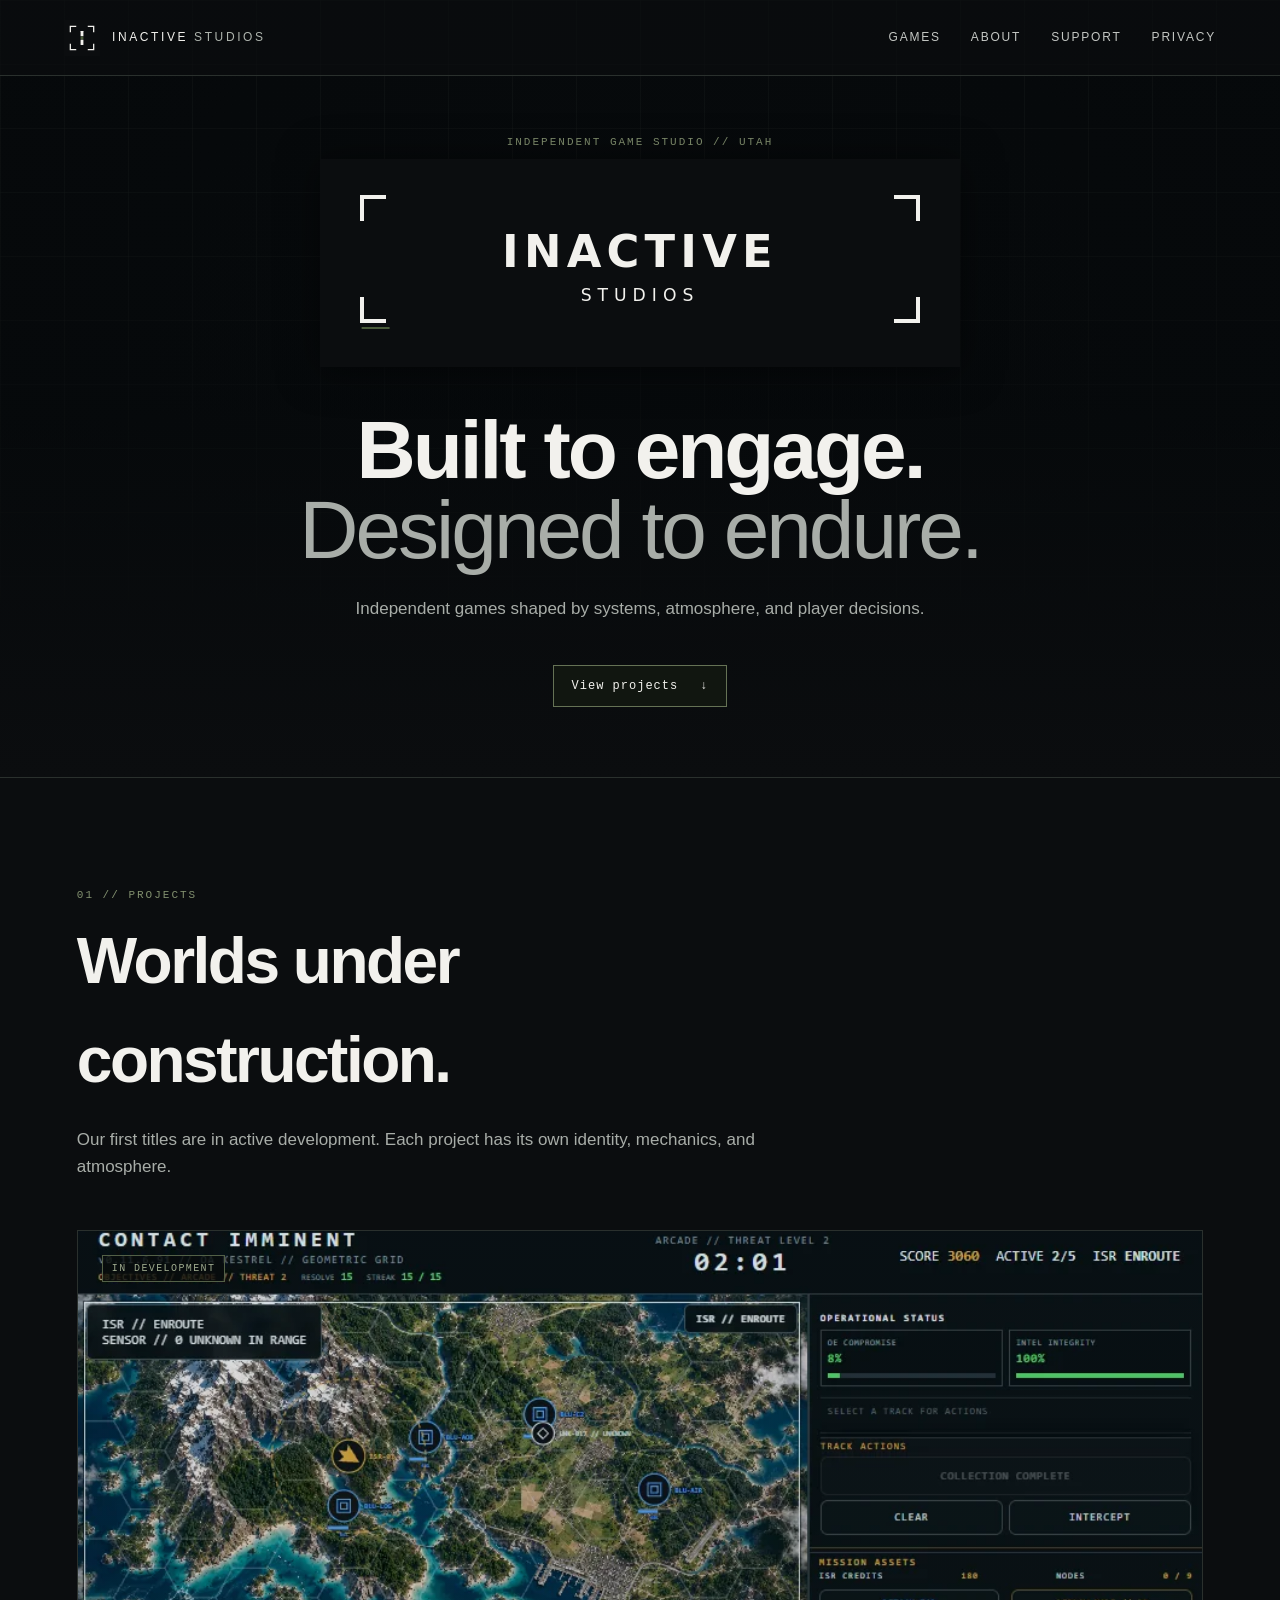
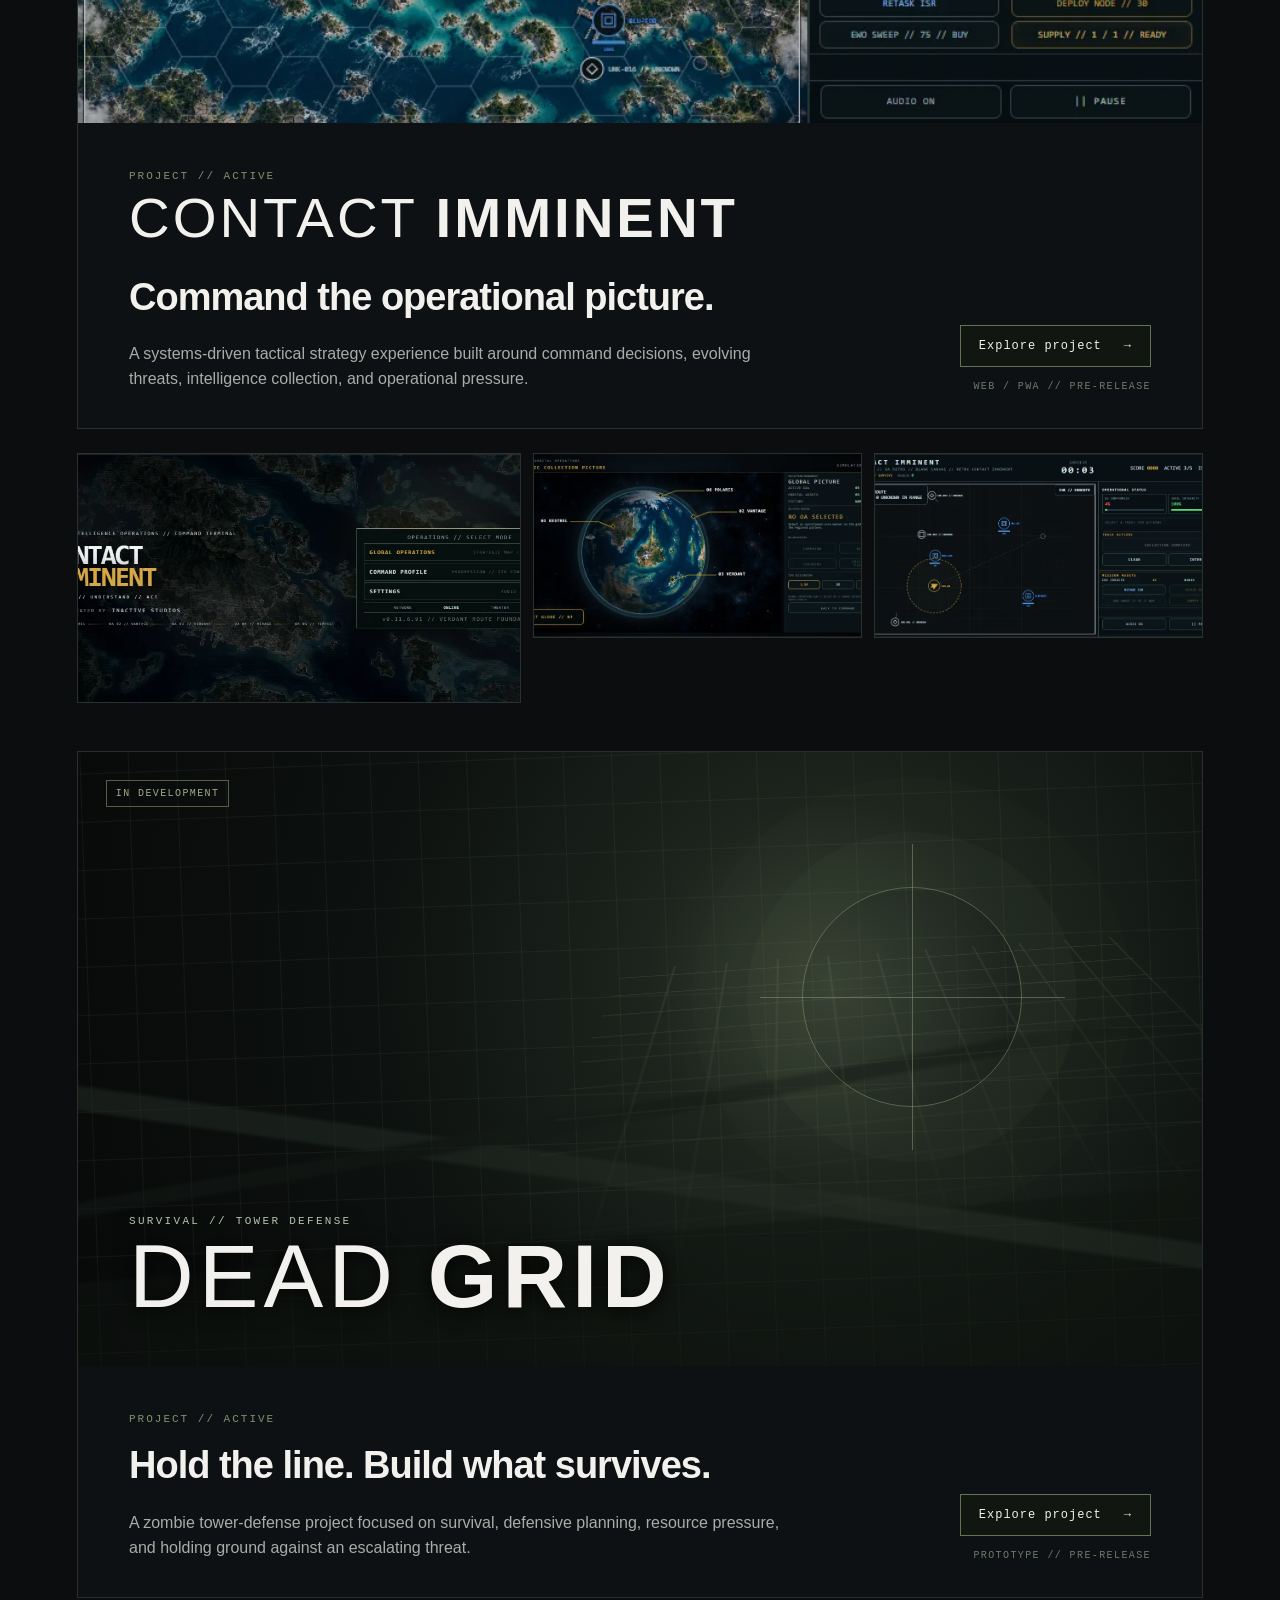
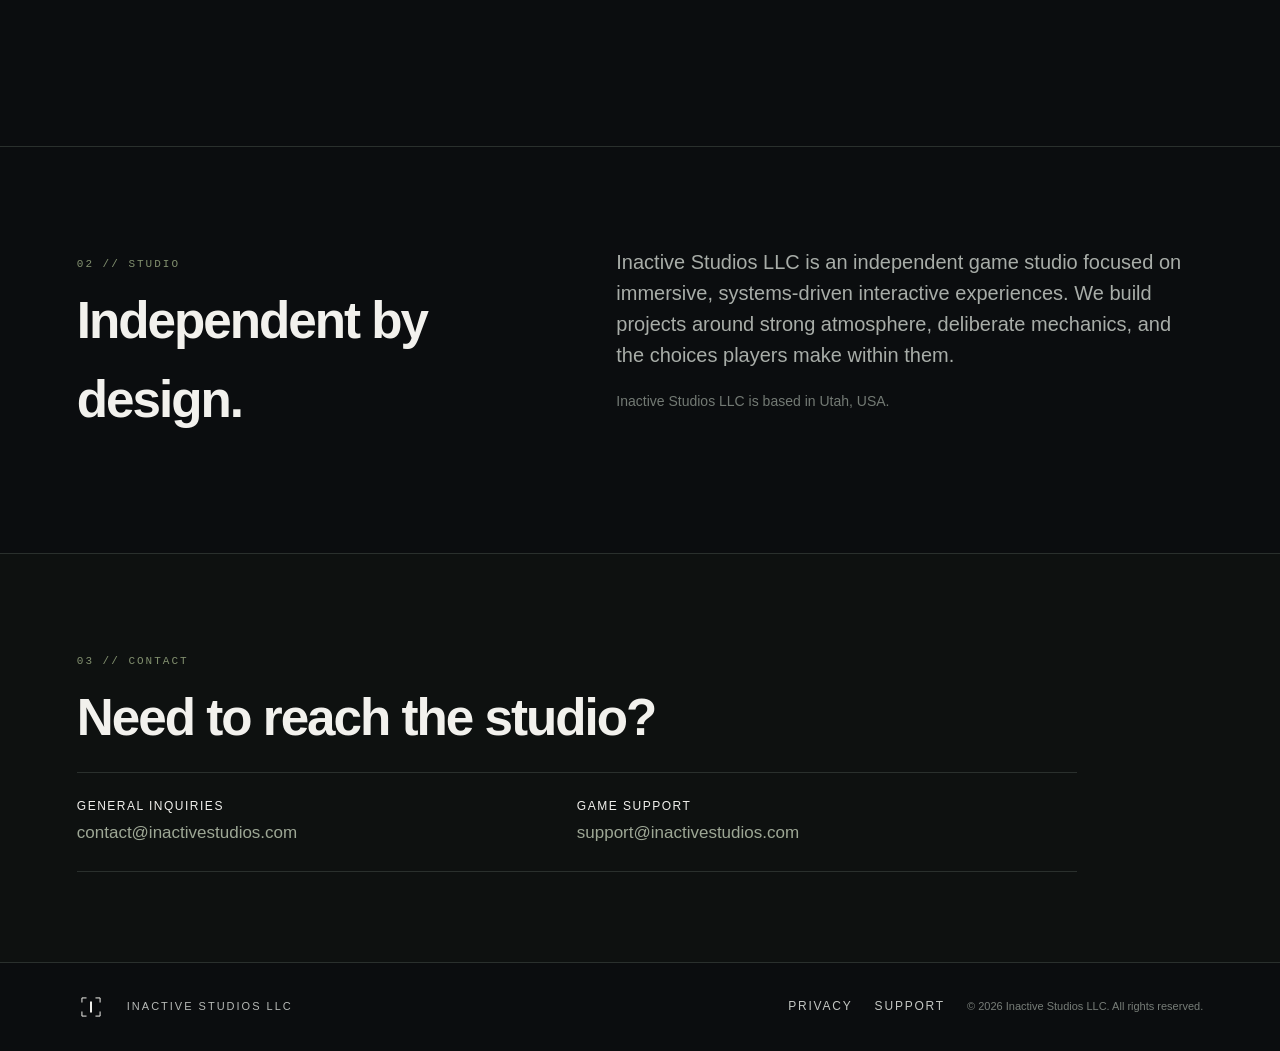
==== commit 35c3e0fe: "v4 - establish publisher privacy and support infrastructure" ====
--- a/index.html
+++ b/index.html
@@ -1,11 +1,11 @@
-<!doctype html><html lang="en"><head><meta charset="utf-8"><meta name="viewport" content="width=device-width,initial-scale=1"><meta name="description" content="Inactive Studios is an independent game studio creating systems-driven interactive experiences."><meta name="theme-color" content="#0b0d0f"><title>Inactive Studios</title><link rel="icon" href="assets/brand/inactive-studios-icon-segmented.svg" type="image/svg+xml"><link rel="stylesheet" href="styles.css"></head><body>
-<header class="site-header"><a class="brand" href="#top" aria-label="Inactive Studios home"><img src="assets/brand/inactive-studios-icon-segmented.svg" alt=""><span>INACTIVE <b>STUDIOS</b></span></a><nav aria-label="Main navigation"><a href="#games">Games</a><a href="#about">About</a><a href="support/">Support</a></nav></header>
-<main id="top"><section class="hero hero-v3"><div class="hero-backdrops" aria-hidden="true"><img src="assets/games/contact-imminent/showcase/kestrel-basemap.webp" alt=""><img src="assets/games/contact-imminent/showcase/verdant-basemap-v3.webp" alt=""><img src="assets/games/contact-imminent/showcase/tempest-basemap.webp" alt=""></div><div class="hero-scrim"></div><div class="hero-grid"></div><div class="hero-inner"><p class="eyebrow">INDEPENDENT GAME STUDIO // UTAH</p><img class="hero-logo" src="assets/brand/inactive-studios-primary.svg" alt="Inactive Studios"><h1>Built to engage.<br><span>Designed to endure.</span></h1><p class="lede">Independent games shaped by systems, atmosphere, and player decisions.</p><a class="button" href="#games">View projects <span>↓</span></a></div></section>
+<!doctype html><html lang="en"><head><meta charset="utf-8"><meta name="viewport" content="width=device-width,initial-scale=1"><meta name="description" content="Inactive Studios LLC is an independent Utah game studio creating systems-driven games including Contact Imminent and Dead Grid."><meta name="theme-color" content="#0b0d0f"><meta name="color-scheme" content="dark"><title>Inactive Studios LLC | Independent Game Studio</title><link rel="canonical" href="https://inactivestudios.com/"><meta property="og:type" content="website"><meta property="og:site_name" content="Inactive Studios LLC"><meta property="og:title" content="Inactive Studios LLC | Independent Game Studio"><meta property="og:description" content="Inactive Studios LLC is an independent Utah game studio creating systems-driven games including Contact Imminent and Dead Grid."><meta property="og:url" content="https://inactivestudios.com/"><link rel="icon" href="assets/brand/inactive-studios-icon-segmented.svg" type="image/svg+xml"><link rel="stylesheet" href="styles.css"></head><body><a class="skip-link" href="#main-content">Skip to content</a>
+<header class="site-header"><a class="brand" href="#top" aria-label="Inactive Studios home"><img src="assets/brand/inactive-studios-icon-segmented.svg" alt=""><span>INACTIVE <b>STUDIOS</b></span></a><nav aria-label="Main navigation"><a href="#games">Games</a><a href="#about">About</a><a href="support/">Support</a><a href="privacy/">Privacy</a></nav></header>
+<main id="main-content"><section class="hero hero-v3"><div class="hero-backdrops" aria-hidden="true"><img src="assets/games/contact-imminent/showcase/kestrel-basemap.webp" alt=""><img src="assets/games/contact-imminent/showcase/verdant-basemap-v3.webp" alt=""><img src="assets/games/contact-imminent/showcase/tempest-basemap.webp" alt=""></div><div class="hero-scrim"></div><div class="hero-grid"></div><div class="hero-inner"><p class="eyebrow">INDEPENDENT GAME STUDIO // UTAH</p><img class="hero-logo" src="assets/brand/inactive-studios-primary.svg" alt="Inactive Studios"><h1>Built to engage.<br><span>Designed to endure.</span></h1><p class="lede">Independent games shaped by systems, atmosphere, and player decisions.</p><a class="button" href="#games">View projects <span>↓</span></a></div></section>
 <section id="games" class="showcase showcase-v3"><div class="showcase-intro"><p class="kicker">01 // PROJECTS</p><h2>Worlds under construction.</h2><p>Our first titles are in active development. Each project has its own identity, mechanics, and atmosphere.</p></div>
 <article class="feature-game ci-feature"><a class="feature-media clean-media" href="games/contact-imminent/" aria-label="Explore Contact Imminent"><img src="assets/games/contact-imminent/showcase/arcade-gameplay.webp" alt="Contact Imminent tactical arcade gameplay"><span class="status">IN DEVELOPMENT</span></a><div class="feature-copy"><div><p class="kicker">PROJECT // ACTIVE</p><h3 class="project-name">CONTACT <strong>IMMINENT</strong></h3><h4>Command the operational picture.</h4><p>A systems-driven tactical strategy experience built around command decisions, evolving threats, intelligence collection, and operational pressure.</p></div><div class="feature-actions"><a class="button" href="games/contact-imminent/">Explore project <span>→</span></a><span>WEB / PWA // PRE-RELEASE</span></div></div></article>
 <div class="ci-strip" aria-label="Contact Imminent gameplay preview"><img src="assets/games/contact-imminent/showcase/title-screen.webp" alt="Contact Imminent command terminal title screen"><img src="assets/games/contact-imminent/showcase/global-picture.webp" alt="Contact Imminent global operations picture"><img src="assets/games/contact-imminent/showcase/retro-arcade.webp" alt="Contact Imminent retro arcade mode"></div>
 <article class="feature-game dg-feature"><div class="feature-media dead-visual"><div class="dead-horizon"></div><div class="dead-grid"></div><div class="dead-scan"></div><span class="status">IN DEVELOPMENT</span><div class="feature-title"><p>SURVIVAL // TOWER DEFENSE</p><h3>DEAD <strong>GRID</strong></h3></div></div><div class="feature-copy"><div><p class="kicker">PROJECT // ACTIVE</p><h4>Hold the line. Build what survives.</h4><p>A zombie tower-defense project focused on survival, defensive planning, resource pressure, and holding ground against an escalating threat.</p></div><div class="feature-actions"><a class="button" href="games/dead-grid/">Explore project <span>→</span></a><span>PROTOTYPE // PRE-RELEASE</span></div></div></article>
 </section>
-<section id="about" class="section about"><div><p class="kicker">02 // STUDIO</p><h2>Independent by design.</h2></div><div class="about-copy"><p>Inactive Studios is an independent game studio focused on immersive, systems-driven interactive experiences. We build projects around strong atmosphere, deliberate mechanics, and the choices players make within them.</p><p class="muted">Inactive Studios LLC is based in Utah, USA.</p></div></section>
+<section id="about" class="section about"><div><p class="kicker">02 // STUDIO</p><h2>Independent by design.</h2></div><div class="about-copy"><p>Inactive Studios LLC is an independent game studio focused on immersive, systems-driven interactive experiences. We build projects around strong atmosphere, deliberate mechanics, and the choices players make within them.</p><p class="muted">Inactive Studios LLC is based in Utah, USA.</p></div></section>
 <section class="contact"><p class="kicker">03 // CONTACT</p><h2>Need to reach the studio?</h2><div class="contact-links"><a href="mailto:contact@inactivestudios.com">General inquiries <span>contact@inactivestudios.com</span></a><a href="mailto:support@inactivestudios.com">Game support <span>support@inactivestudios.com</span></a></div></section></main>
-<footer><div class="footer-brand"><img src="assets/brand/inactive-studios-icon-minimal.svg" alt=""><span>INACTIVE STUDIOS</span></div><div><a href="privacy/">Privacy</a><a href="support/">Support</a><span>© 2026 Inactive Studios LLC. All rights reserved.</span></div></footer></body></html>
+<footer><div class="footer-brand"><img src="assets/brand/inactive-studios-icon-minimal.svg" alt=""><span>INACTIVE STUDIOS LLC</span></div><div><a href="privacy/">Privacy</a><a href="support/">Support</a><span>© 2026 Inactive Studios LLC. All rights reserved.</span></div></footer></body></html>
--- a/styles.css
+++ b/styles.css
@@ -6,3 +6,6 @@
 /* v3 corrective layout: contained media, no cross-section overlays */
 .hero-v3{min-height:760px;background:#080b0d;isolation:isolate}.hero-v3:after{display:none}.hero-backdrops{position:absolute;inset:0;z-index:0;overflow:hidden}.hero-backdrops img{position:absolute;inset:-2%;width:104%;height:104%;object-fit:cover;opacity:0;filter:saturate(.72) brightness(.48) contrast(1.08);animation:heroCycle 24s infinite ease-in-out;transform:scale(1.025)}.hero-backdrops img:nth-child(2){animation-delay:8s}.hero-backdrops img:nth-child(3){animation-delay:16s}.hero-scrim{position:absolute;inset:0;z-index:1;background:linear-gradient(180deg,rgba(5,8,10,.45),rgba(5,8,10,.6) 52%,#0b0d0f 100%),radial-gradient(circle at center,transparent 0,rgba(5,8,10,.38) 75%)}.hero-grid{position:absolute;inset:0;z-index:1;opacity:.12;background-image:linear-gradient(rgba(190,205,181,.35) 1px,transparent 1px),linear-gradient(90deg,rgba(190,205,181,.35) 1px,transparent 1px);background-size:64px 64px;mask-image:linear-gradient(to bottom,#000,transparent 88%)}.hero-v3 .hero-inner{z-index:2}.hero-v3 .hero-logo{filter:drop-shadow(0 3px 20px rgba(0,0,0,.5))}.showcase-v3{overflow:hidden}.clean-media{display:block;min-height:0;aspect-ratio:16/7;background:#090d0d}.clean-media>img{position:relative;display:block;width:100%;height:100%;object-fit:cover;object-position:center;filter:none}.clean-media:after{content:"";position:absolute;inset:0;background:linear-gradient(180deg,rgba(4,8,8,.03),rgba(4,8,8,.18));pointer-events:none}.clean-media .status{position:absolute;z-index:2;top:24px;left:24px;background:rgba(8,12,12,.78)}.project-name{font-size:clamp(30px,4.4vw,58px);line-height:.9;letter-spacing:3px;margin:8px 0 24px;font-weight:300}.project-name strong{font-weight:800}.ci-strip{display:grid;grid-template-columns:1.35fr 1fr 1fr;gap:12px;margin:-24px 0 48px}.ci-strip img{display:block;width:100%;aspect-ratio:16/9;object-fit:cover;border:1px solid var(--line);background:#080b0d}.dg-feature{clear:both}.feature-game,.ci-strip,.showcase-intro{position:relative;z-index:1}@keyframes heroCycle{0%{opacity:0;transform:scale(1.025)}8%{opacity:1}30%{opacity:1}41%{opacity:0;transform:scale(1.075)}100%{opacity:0;transform:scale(1.075)}}@media(prefers-reduced-motion:reduce){.hero-backdrops img{animation:none;opacity:0;transform:none}.hero-backdrops img:first-child{opacity:1}}@media(max-width:900px){.ci-strip{grid-template-columns:1fr 1fr}.ci-strip img:first-child{grid-column:1/-1}.clean-media{aspect-ratio:16/9}}@media(max-width:600px){.hero-v3{min-height:680px}.ci-strip{grid-template-columns:1fr;margin-top:-18px}.ci-strip img:first-child{grid-column:auto}.clean-media{aspect-ratio:4/3}.clean-media>img{object-position:48% center}.project-name{letter-spacing:2px}}
 .project-gallery-v3{grid-template-columns:repeat(2,minmax(0,1fr))}.project-gallery-v3 img{height:auto;aspect-ratio:16/9;object-fit:cover}.project-gallery-v3 img:nth-child(1),.project-gallery-v3 img:nth-child(5){grid-column:1/-1;aspect-ratio:16/7}@media(max-width:760px){.project-gallery-v3{grid-template-columns:1fr}.project-gallery-v3 img,.project-gallery-v3 img:nth-child(1),.project-gallery-v3 img:nth-child(5){grid-column:auto;aspect-ratio:16/9}}
+
+/* v4 publisher infrastructure */
+.skip-link{position:fixed;left:16px;top:-80px;z-index:1000;background:#f2f1ed;color:#0b0d0f;padding:10px 14px;text-decoration:none;font:12px "Courier New",monospace}.skip-link:focus{top:12px}.static-header{position:relative}.publisher-page{padding-top:85px;min-height:65vh}.publisher-page h1{font-size:clamp(46px,7vw,76px);line-height:.95;letter-spacing:-3px;margin:10px 0 18px}.page-lede{font-size:19px;max-width:720px;color:#a8ada8;margin-bottom:55px}.policy-section{padding:34px 0;border-top:1px solid var(--line)}.policy-section h2{font-size:clamp(25px,3vw,36px);margin:0 0 14px}.policy-section p,.policy-section li{color:#a8ada8}.policy-section a{color:#d8ddd4}.policy-cards{display:grid;grid-template-columns:1fr 1fr;gap:14px}.policy-cards>a{border:1px solid var(--line);background:#0e1113;padding:24px;text-decoration:none;display:flex;flex-direction:column;gap:7px}.policy-cards>a:hover{border-color:#657255;background:#111610}.policy-cards span{font:10px "Courier New",monospace;letter-spacing:1.5px;color:#82906f}.policy-cards strong{font-size:22px;color:#f2f1ed}.policy-cards small{color:#8f968f}.notice-box,.support-box{border:1px solid #485340;background:#0e1210;padding:24px}.notice-box strong{font:12px "Courier New",monospace;letter-spacing:1.3px;color:#aebc9d;text-transform:uppercase}.support-box>a{font-size:clamp(18px,3vw,25px)}.policy-date{font:10px "Courier New",monospace;letter-spacing:1px;color:#737a74;margin-top:38px}.project-links{display:flex;gap:18px;margin:28px 0 2px}.project-links a{font:11px "Courier New",monospace;letter-spacing:1px;text-transform:uppercase;color:#b8c0b4}.project-links a:hover{color:#fff}:focus-visible{outline:2px solid #a7b697;outline-offset:4px}@media(max-width:760px){.policy-cards{grid-template-columns:1fr}.publisher-page{padding-top:65px}.site-header nav a:nth-child(4){display:none}}
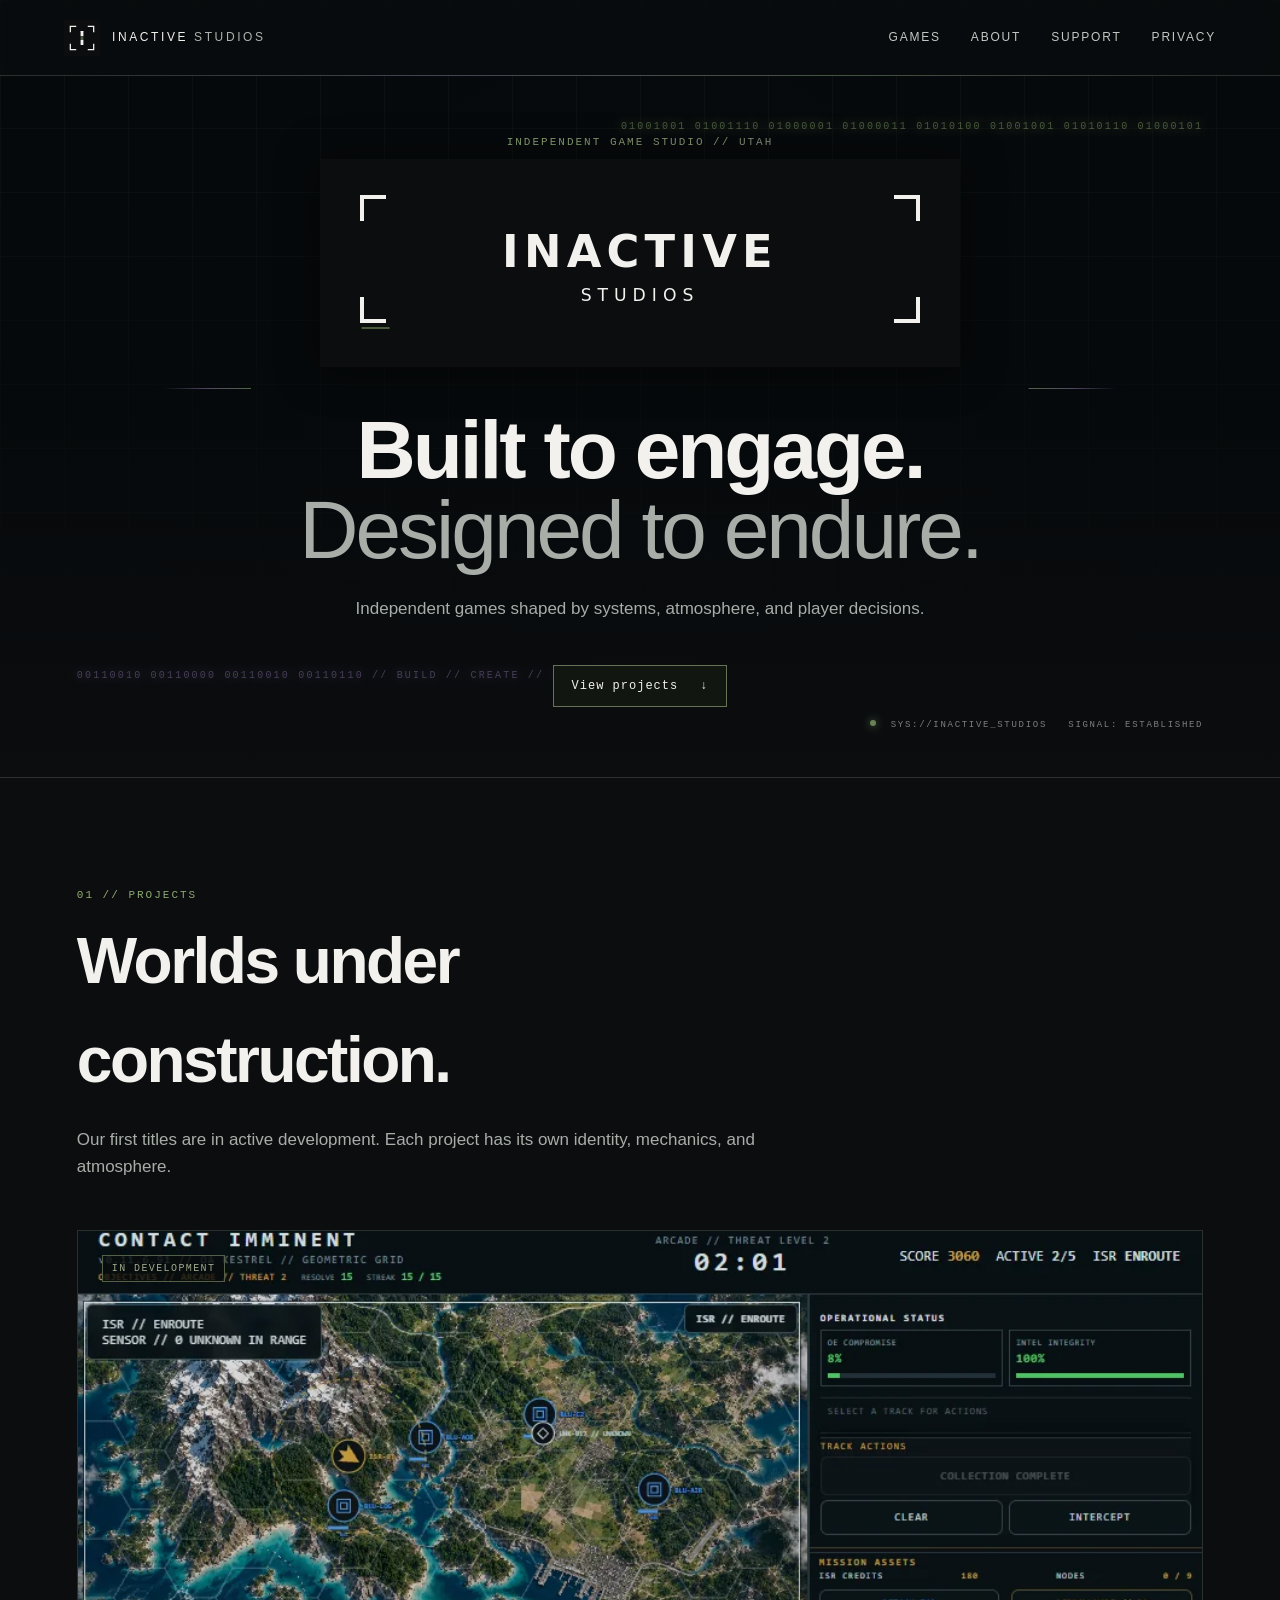
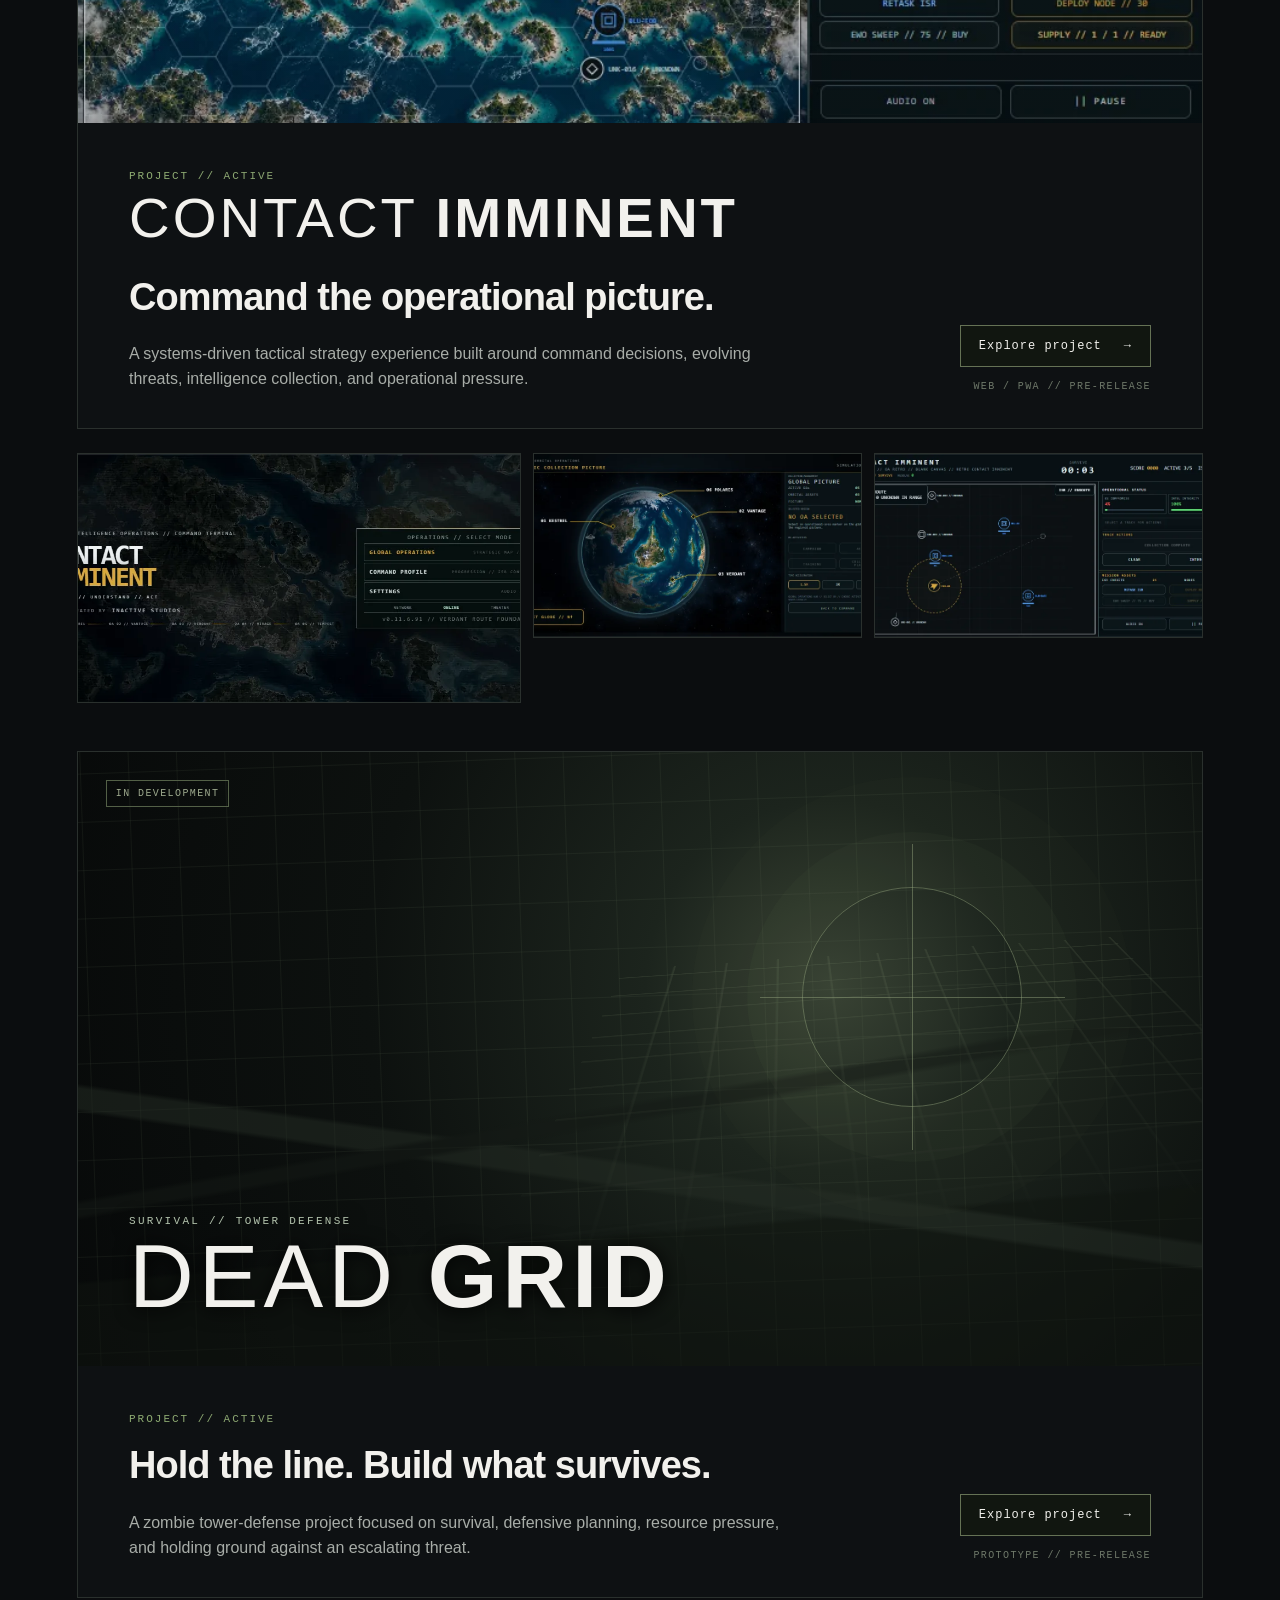
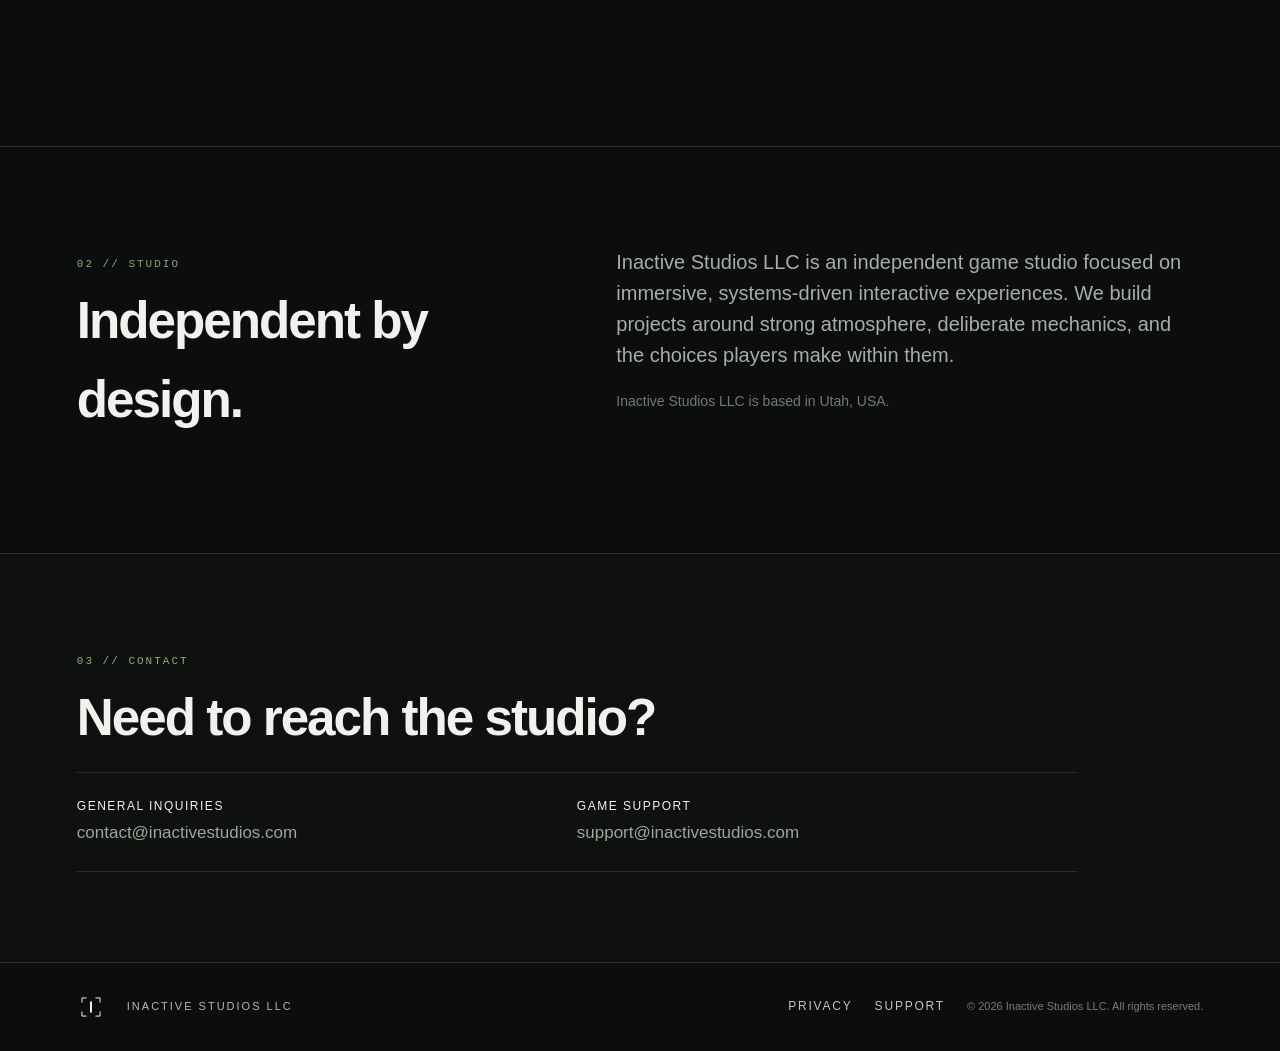
==== commit 8fe13b44: "v4.1 - refine mobile navigation and studio signal identity" ====
--- a/index.html
+++ b/index.html
@@ -1,6 +1,6 @@
 <!doctype html><html lang="en"><head><meta charset="utf-8"><meta name="viewport" content="width=device-width,initial-scale=1"><meta name="description" content="Inactive Studios LLC is an independent Utah game studio creating systems-driven games including Contact Imminent and Dead Grid."><meta name="theme-color" content="#0b0d0f"><meta name="color-scheme" content="dark"><title>Inactive Studios LLC | Independent Game Studio</title><link rel="canonical" href="https://inactivestudios.com/"><meta property="og:type" content="website"><meta property="og:site_name" content="Inactive Studios LLC"><meta property="og:title" content="Inactive Studios LLC | Independent Game Studio"><meta property="og:description" content="Inactive Studios LLC is an independent Utah game studio creating systems-driven games including Contact Imminent and Dead Grid."><meta property="og:url" content="https://inactivestudios.com/"><link rel="icon" href="assets/brand/inactive-studios-icon-segmented.svg" type="image/svg+xml"><link rel="stylesheet" href="styles.css"></head><body><a class="skip-link" href="#main-content">Skip to content</a>
 <header class="site-header"><a class="brand" href="#top" aria-label="Inactive Studios home"><img src="assets/brand/inactive-studios-icon-segmented.svg" alt=""><span>INACTIVE <b>STUDIOS</b></span></a><nav aria-label="Main navigation"><a href="#games">Games</a><a href="#about">About</a><a href="support/">Support</a><a href="privacy/">Privacy</a></nav></header>
-<main id="main-content"><section class="hero hero-v3"><div class="hero-backdrops" aria-hidden="true"><img src="assets/games/contact-imminent/showcase/kestrel-basemap.webp" alt=""><img src="assets/games/contact-imminent/showcase/verdant-basemap-v3.webp" alt=""><img src="assets/games/contact-imminent/showcase/tempest-basemap.webp" alt=""></div><div class="hero-scrim"></div><div class="hero-grid"></div><div class="hero-inner"><p class="eyebrow">INDEPENDENT GAME STUDIO // UTAH</p><img class="hero-logo" src="assets/brand/inactive-studios-primary.svg" alt="Inactive Studios"><h1>Built to engage.<br><span>Designed to endure.</span></h1><p class="lede">Independent games shaped by systems, atmosphere, and player decisions.</p><a class="button" href="#games">View projects <span>↓</span></a></div></section>
+<main id="main-content"><section class="hero hero-v3"><div class="hero-backdrops" aria-hidden="true"><img src="assets/games/contact-imminent/showcase/kestrel-basemap.webp" alt=""><img src="assets/games/contact-imminent/showcase/verdant-basemap-v3.webp" alt=""><img src="assets/games/contact-imminent/showcase/tempest-basemap.webp" alt=""></div><div class="hero-scrim"></div><div class="hero-grid"></div><div class="studio-signal" aria-hidden="true"><span class="signal-binary signal-binary-a">01001001 01001110 01000001 01000011 01010100 01001001 01010110 01000101</span><span class="signal-binary signal-binary-b">00110010 00110000 00110010 00110110 // BUILD // CREATE // ITERATE</span><span class="signal-status"><i></i> SYS://INACTIVE_STUDIOS&nbsp;&nbsp; SIGNAL: ESTABLISHED</span></div><div class="hero-inner"><p class="eyebrow">INDEPENDENT GAME STUDIO // UTAH</p><img class="hero-logo" src="assets/brand/inactive-studios-primary.svg" alt="Inactive Studios"><h1>Built to engage.<br><span>Designed to endure.</span></h1><p class="lede">Independent games shaped by systems, atmosphere, and player decisions.</p><a class="button" href="#games">View projects <span>↓</span></a></div></section>
 <section id="games" class="showcase showcase-v3"><div class="showcase-intro"><p class="kicker">01 // PROJECTS</p><h2>Worlds under construction.</h2><p>Our first titles are in active development. Each project has its own identity, mechanics, and atmosphere.</p></div>
 <article class="feature-game ci-feature"><a class="feature-media clean-media" href="games/contact-imminent/" aria-label="Explore Contact Imminent"><img src="assets/games/contact-imminent/showcase/arcade-gameplay.webp" alt="Contact Imminent tactical arcade gameplay"><span class="status">IN DEVELOPMENT</span></a><div class="feature-copy"><div><p class="kicker">PROJECT // ACTIVE</p><h3 class="project-name">CONTACT <strong>IMMINENT</strong></h3><h4>Command the operational picture.</h4><p>A systems-driven tactical strategy experience built around command decisions, evolving threats, intelligence collection, and operational pressure.</p></div><div class="feature-actions"><a class="button" href="games/contact-imminent/">Explore project <span>→</span></a><span>WEB / PWA // PRE-RELEASE</span></div></div></article>
 <div class="ci-strip" aria-label="Contact Imminent gameplay preview"><img src="assets/games/contact-imminent/showcase/title-screen.webp" alt="Contact Imminent command terminal title screen"><img src="assets/games/contact-imminent/showcase/global-picture.webp" alt="Contact Imminent global operations picture"><img src="assets/games/contact-imminent/showcase/retro-arcade.webp" alt="Contact Imminent retro arcade mode"></div>
--- a/styles.css
+++ b/styles.css
@@ -9,3 +9,33 @@
 
 /* v4 publisher infrastructure */
 .skip-link{position:fixed;left:16px;top:-80px;z-index:1000;background:#f2f1ed;color:#0b0d0f;padding:10px 14px;text-decoration:none;font:12px "Courier New",monospace}.skip-link:focus{top:12px}.static-header{position:relative}.publisher-page{padding-top:85px;min-height:65vh}.publisher-page h1{font-size:clamp(46px,7vw,76px);line-height:.95;letter-spacing:-3px;margin:10px 0 18px}.page-lede{font-size:19px;max-width:720px;color:#a8ada8;margin-bottom:55px}.policy-section{padding:34px 0;border-top:1px solid var(--line)}.policy-section h2{font-size:clamp(25px,3vw,36px);margin:0 0 14px}.policy-section p,.policy-section li{color:#a8ada8}.policy-section a{color:#d8ddd4}.policy-cards{display:grid;grid-template-columns:1fr 1fr;gap:14px}.policy-cards>a{border:1px solid var(--line);background:#0e1113;padding:24px;text-decoration:none;display:flex;flex-direction:column;gap:7px}.policy-cards>a:hover{border-color:#657255;background:#111610}.policy-cards span{font:10px "Courier New",monospace;letter-spacing:1.5px;color:#82906f}.policy-cards strong{font-size:22px;color:#f2f1ed}.policy-cards small{color:#8f968f}.notice-box,.support-box{border:1px solid #485340;background:#0e1210;padding:24px}.notice-box strong{font:12px "Courier New",monospace;letter-spacing:1.3px;color:#aebc9d;text-transform:uppercase}.support-box>a{font-size:clamp(18px,3vw,25px)}.policy-date{font:10px "Courier New",monospace;letter-spacing:1px;color:#737a74;margin-top:38px}.project-links{display:flex;gap:18px;margin:28px 0 2px}.project-links a{font:11px "Courier New",monospace;letter-spacing:1px;text-transform:uppercase;color:#b8c0b4}.project-links a:hover{color:#fff}:focus-visible{outline:2px solid #a7b697;outline-offset:4px}@media(max-width:760px){.policy-cards{grid-template-columns:1fr}.publisher-page{padding-top:65px}.site-header nav a:nth-child(4){display:none}}
+
+/* v4.1 — restrained Inactive Studios signal layer + mobile navigation correction */
+:root{--signal-green:#8fae72;--signal-violet:#8d78ad;--signal-violet-soft:rgba(141,120,173,.16);--signal-green-soft:rgba(143,174,114,.14)}
+.site-header{backdrop-filter:blur(8px);-webkit-backdrop-filter:blur(8px)}
+.site-header:after{content:"";position:absolute;left:clamp(22px,5vw,80px);right:clamp(22px,5vw,80px);bottom:-1px;height:1px;background:linear-gradient(90deg,transparent,var(--signal-violet),var(--signal-green),transparent);opacity:.28;pointer-events:none}
+.hero-grid:before{content:"01001001 01010011 // SIGNAL: ACTIVE // 01001100 01001100 01000011";position:absolute;right:clamp(22px,5vw,80px);top:112px;max-width:360px;text-align:right;font:9px/1.7 "Courier New",monospace;letter-spacing:1.6px;color:var(--signal-green);opacity:.22;white-space:normal}
+.hero-grid:after{content:"INACTIVE_STUDIOS // SYSTEMS ONLINE";position:absolute;left:clamp(22px,5vw,80px);bottom:44px;font:9px "Courier New",monospace;letter-spacing:1.8px;color:var(--signal-violet);opacity:.32}
+.hero-v3 .hero-logo{animation:studioSignal 13s infinite steps(1,end)}
+.button,.policy-cards>a,.feature-game,.ci-strip img{transition:border-color .18s ease,background-color .18s ease,box-shadow .18s ease}
+.button:hover,.button:focus-visible{border-color:var(--signal-green);box-shadow:0 0 0 1px var(--signal-violet-soft)}
+.policy-cards>a:hover{border-color:var(--signal-green);box-shadow:inset 2px 0 0 var(--signal-violet)}
+.kicker,.eyebrow{background-image:linear-gradient(90deg,var(--signal-green),#82906f 62%,var(--signal-violet));background-clip:text;-webkit-background-clip:text;color:transparent}
+@keyframes studioSignal{0%,47%,49%,100%{transform:translate(0);filter:drop-shadow(0 3px 20px rgba(0,0,0,.5))}47.35%{transform:translateX(1px);filter:drop-shadow(-1px 0 var(--signal-violet)) drop-shadow(1px 0 var(--signal-green))}47.7%{transform:translateX(-1px);filter:drop-shadow(1px 0 var(--signal-violet)) drop-shadow(-1px 0 var(--signal-green))}48.05%{transform:translate(0);filter:drop-shadow(0 3px 20px rgba(0,0,0,.5))}}
+@media(max-width:760px){.site-header{min-height:96px;height:auto;padding-top:12px;padding-bottom:12px;display:grid;grid-template-columns:auto 1fr;grid-template-rows:auto auto;gap:10px 14px}.brand{grid-column:1/-1}.brand span{display:inline}.site-header nav{grid-column:1/-1;width:100%;display:grid;grid-template-columns:repeat(4,minmax(0,1fr));gap:6px}.site-header nav a{display:block!important;text-align:center;font-size:9px;letter-spacing:1.15px;padding:8px 2px;border:1px solid rgba(143,174,114,.16);background:rgba(11,13,15,.34)}.hero-inner{padding-top:155px}.hero-grid:before{top:132px;right:18px;max-width:245px;font-size:8px;opacity:.16}.hero-grid:after{left:18px;bottom:30px;font-size:8px}.static-header+.publisher-page{padding-top:55px}}
+@media(max-width:390px){.site-header{padding-left:14px;padding-right:14px}.brand{gap:9px}.brand img{width:31px;height:31px}.brand span{font-size:10px;letter-spacing:2px}.site-header nav a{font-size:8px;letter-spacing:.8px}.hero-grid:before{display:none}}
+@media(prefers-reduced-motion:reduce){.hero-v3 .hero-logo{animation:none}}
+
+/* v4.1 signal identity — visible but deliberately restrained */
+.studio-signal{position:absolute;inset:0;z-index:2;pointer-events:none;overflow:hidden;font-family:"Courier New",monospace}
+.signal-binary{position:absolute;display:block;font-size:10px;line-height:1.8;letter-spacing:2.2px;white-space:nowrap;text-shadow:0 0 12px currentColor}
+.signal-binary-a{top:118px;right:clamp(24px,6vw,96px);color:var(--signal-green);opacity:.48}
+.signal-binary-b{left:clamp(24px,6vw,96px);bottom:92px;color:var(--signal-violet);opacity:.46}
+.signal-status{position:absolute;right:clamp(24px,6vw,96px);bottom:44px;color:#a8ada8;font-size:9px;letter-spacing:1.7px;opacity:.72}
+.signal-status i{display:inline-block;width:6px;height:6px;margin-right:8px;border-radius:50%;background:var(--signal-green);box-shadow:0 0 9px var(--signal-green);vertical-align:1px}
+.hero-v3 .hero-inner:before,.hero-v3 .hero-inner:after{content:"";position:absolute;top:50%;width:clamp(24px,7vw,100px);height:1px;opacity:.55;background:linear-gradient(90deg,transparent,var(--signal-violet),var(--signal-green))}
+.hero-v3 .hero-inner:before{right:100%;margin-right:24px}.hero-v3 .hero-inner:after{left:100%;margin-left:24px;transform:scaleX(-1)}
+.feature-game:hover{border-color:rgba(143,174,114,.48)}
+.ci-strip img:hover{border-color:rgba(141,120,173,.58)}
+@media(max-width:760px){.signal-binary-a{top:145px;right:18px;font-size:8px;opacity:.36}.signal-binary-b{left:18px;bottom:76px;font-size:8px;opacity:.34}.signal-status{right:18px;bottom:34px;font-size:8px;opacity:.62}.hero-v3 .hero-inner:before,.hero-v3 .hero-inner:after{display:none}}
+@media(max-width:480px){.signal-binary-a{max-width:72vw;overflow:hidden}.signal-binary-b{max-width:76vw;overflow:hidden}.signal-status{left:18px;right:auto}}
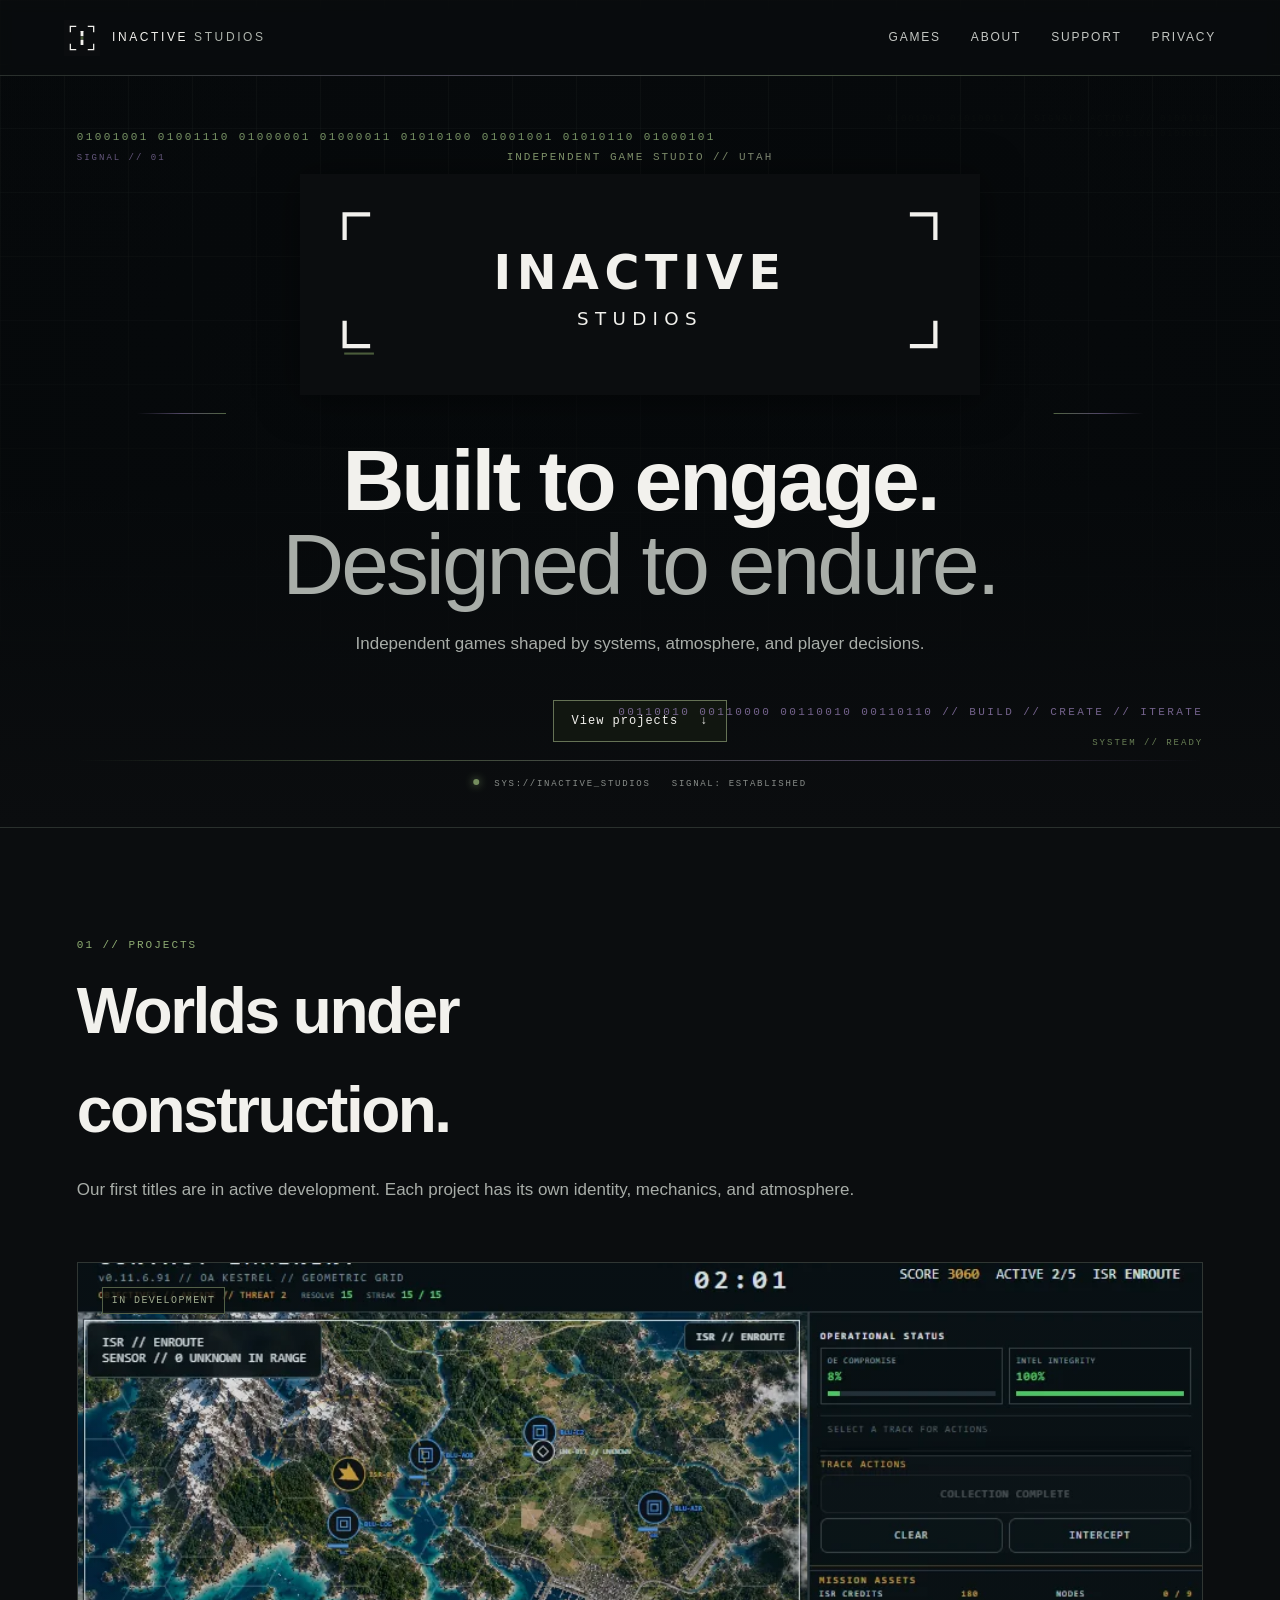
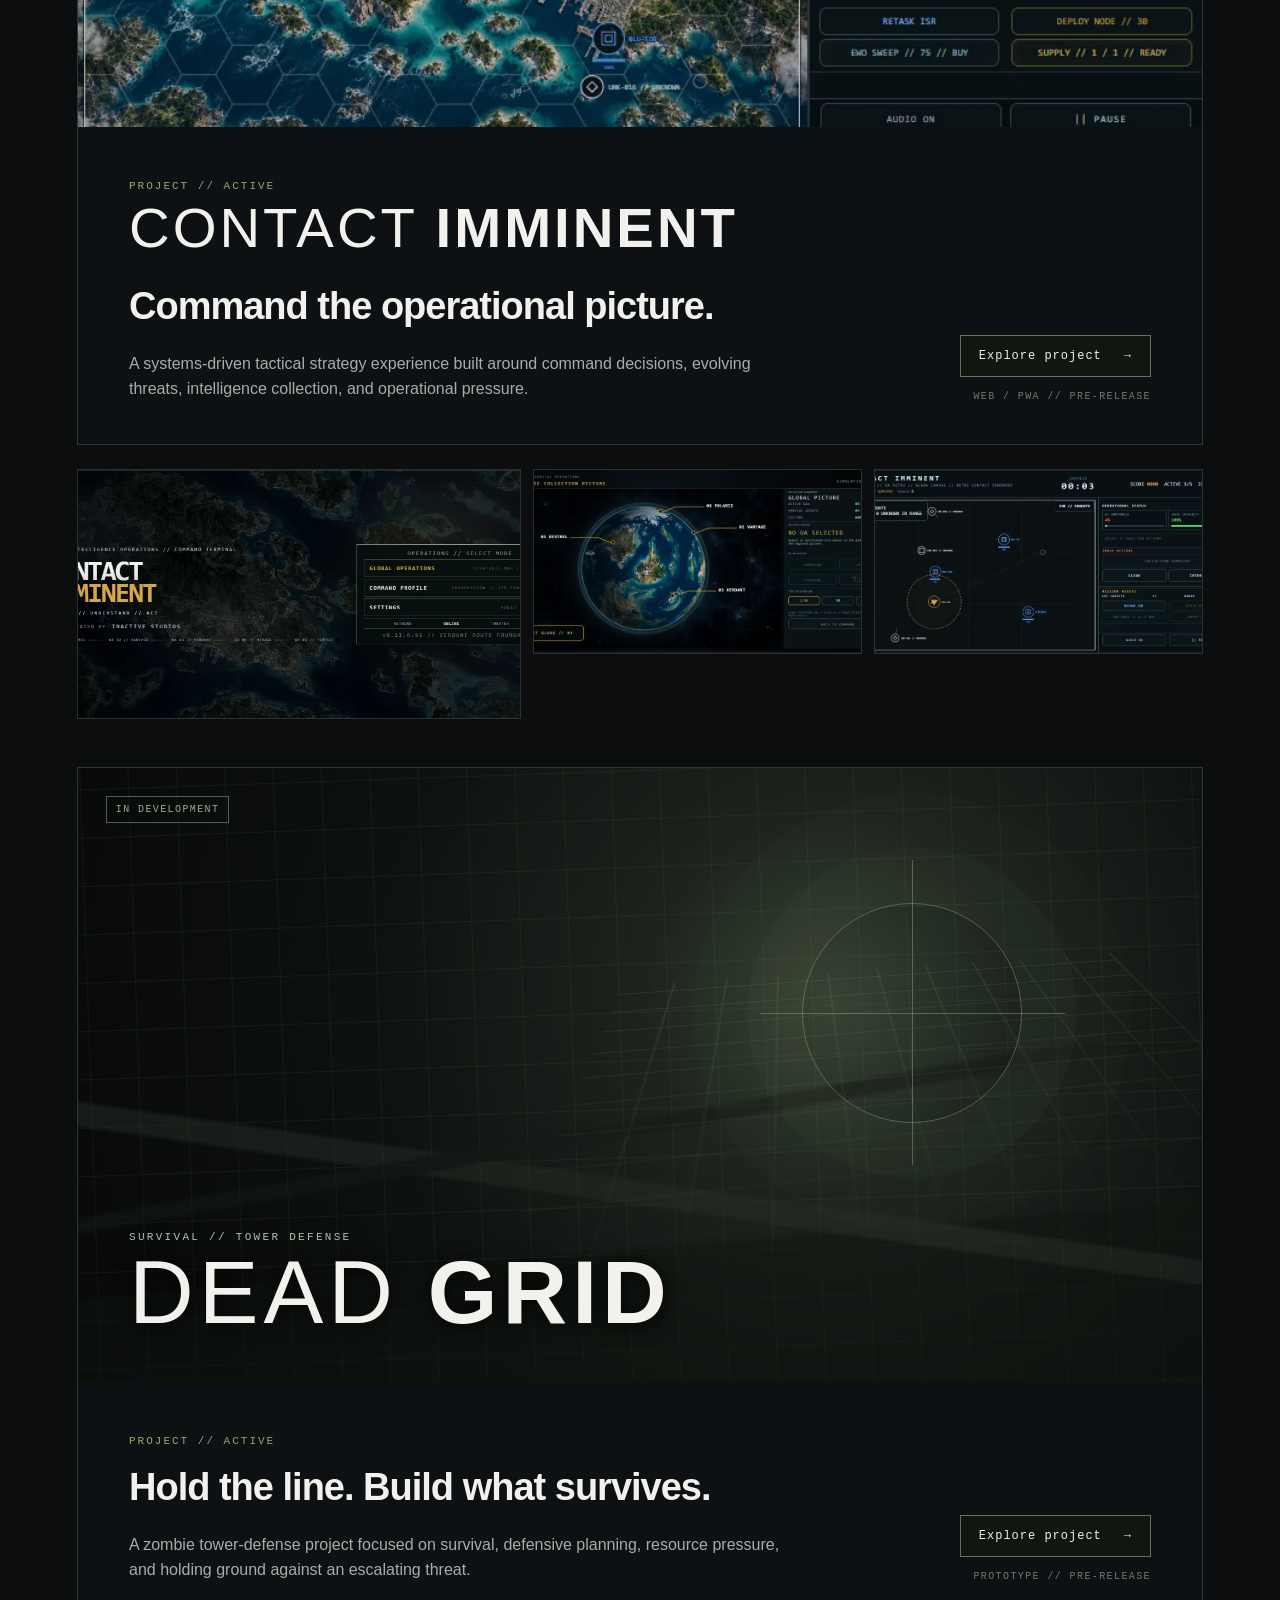
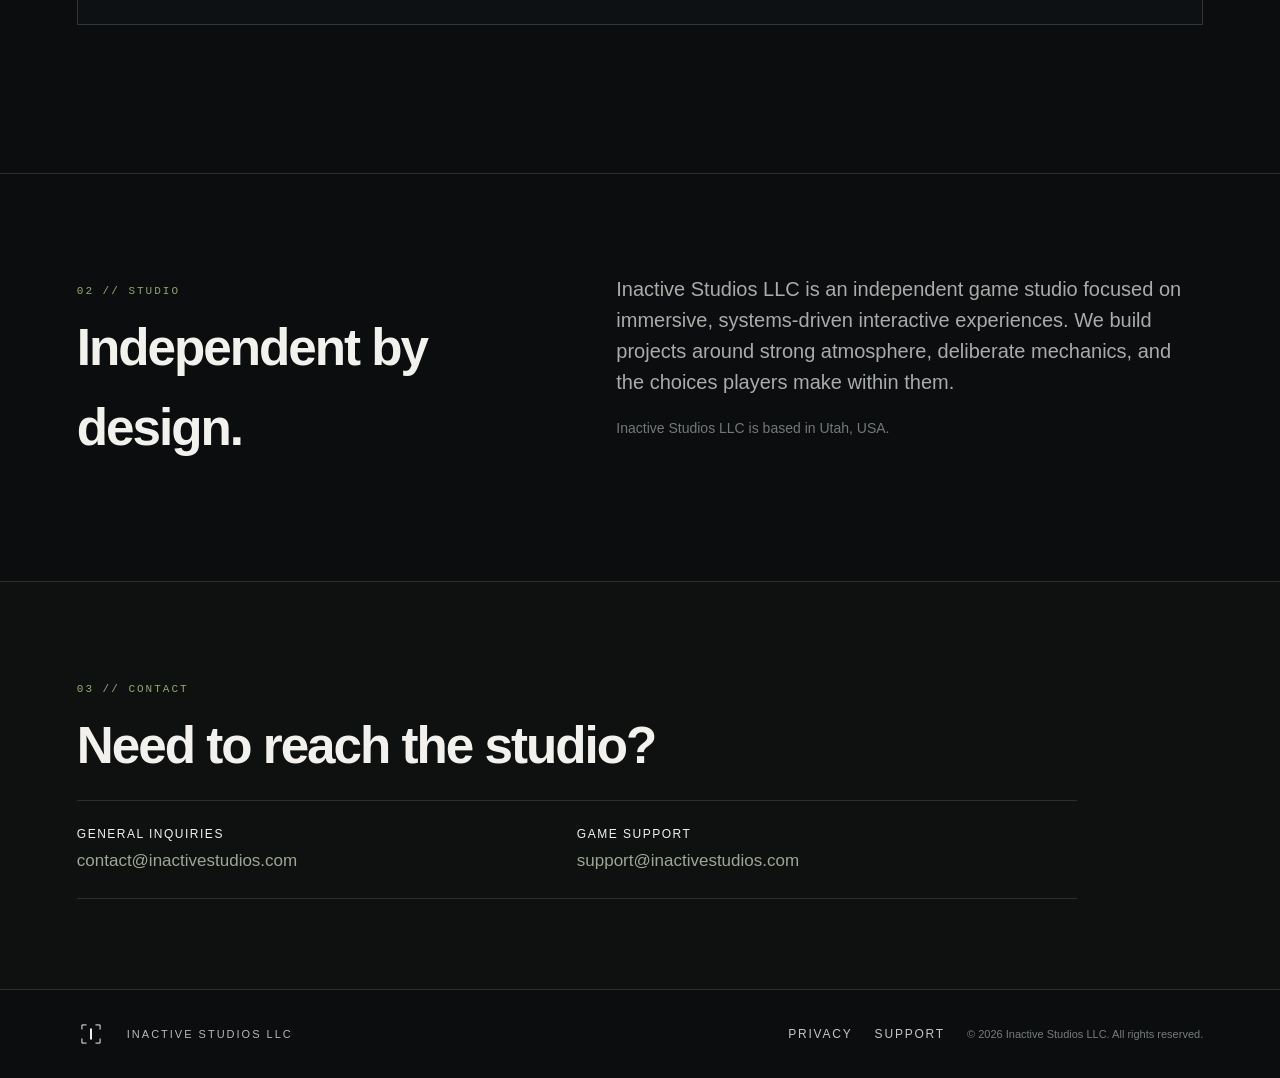
==== commit bbecad59: "v4.2 - refine publisher layout and studio signal identity" ====
--- a/index.html
+++ b/index.html
@@ -1,6 +1,6 @@
 <!doctype html><html lang="en"><head><meta charset="utf-8"><meta name="viewport" content="width=device-width,initial-scale=1"><meta name="description" content="Inactive Studios LLC is an independent Utah game studio creating systems-driven games including Contact Imminent and Dead Grid."><meta name="theme-color" content="#0b0d0f"><meta name="color-scheme" content="dark"><title>Inactive Studios LLC | Independent Game Studio</title><link rel="canonical" href="https://inactivestudios.com/"><meta property="og:type" content="website"><meta property="og:site_name" content="Inactive Studios LLC"><meta property="og:title" content="Inactive Studios LLC | Independent Game Studio"><meta property="og:description" content="Inactive Studios LLC is an independent Utah game studio creating systems-driven games including Contact Imminent and Dead Grid."><meta property="og:url" content="https://inactivestudios.com/"><link rel="icon" href="assets/brand/inactive-studios-icon-segmented.svg" type="image/svg+xml"><link rel="stylesheet" href="styles.css"></head><body><a class="skip-link" href="#main-content">Skip to content</a>
 <header class="site-header"><a class="brand" href="#top" aria-label="Inactive Studios home"><img src="assets/brand/inactive-studios-icon-segmented.svg" alt=""><span>INACTIVE <b>STUDIOS</b></span></a><nav aria-label="Main navigation"><a href="#games">Games</a><a href="#about">About</a><a href="support/">Support</a><a href="privacy/">Privacy</a></nav></header>
-<main id="main-content"><section class="hero hero-v3"><div class="hero-backdrops" aria-hidden="true"><img src="assets/games/contact-imminent/showcase/kestrel-basemap.webp" alt=""><img src="assets/games/contact-imminent/showcase/verdant-basemap-v3.webp" alt=""><img src="assets/games/contact-imminent/showcase/tempest-basemap.webp" alt=""></div><div class="hero-scrim"></div><div class="hero-grid"></div><div class="studio-signal" aria-hidden="true"><span class="signal-binary signal-binary-a">01001001 01001110 01000001 01000011 01010100 01001001 01010110 01000101</span><span class="signal-binary signal-binary-b">00110010 00110000 00110010 00110110 // BUILD // CREATE // ITERATE</span><span class="signal-status"><i></i> SYS://INACTIVE_STUDIOS&nbsp;&nbsp; SIGNAL: ESTABLISHED</span></div><div class="hero-inner"><p class="eyebrow">INDEPENDENT GAME STUDIO // UTAH</p><img class="hero-logo" src="assets/brand/inactive-studios-primary.svg" alt="Inactive Studios"><h1>Built to engage.<br><span>Designed to endure.</span></h1><p class="lede">Independent games shaped by systems, atmosphere, and player decisions.</p><a class="button" href="#games">View projects <span>↓</span></a></div></section>
+<main id="main-content"><section class="hero hero-v3"><div class="hero-backdrops" aria-hidden="true"><img src="assets/games/contact-imminent/showcase/kestrel-basemap.webp" alt=""><img src="assets/games/contact-imminent/showcase/verdant-basemap-v3.webp" alt=""><img src="assets/games/contact-imminent/showcase/tempest-basemap.webp" alt=""></div><div class="hero-scrim"></div><div class="hero-grid"></div><div class="studio-signal" aria-hidden="true"><span class="signal-binary signal-binary-a">01001001 01001110 01000001 01000011 01010100 01001001 01010110 01000101</span><span class="signal-tag signal-tag-a">SIGNAL // 01</span><span class="signal-binary signal-binary-b">00110010 00110000 00110010 00110110 // BUILD // CREATE // ITERATE</span><span class="signal-tag signal-tag-b">SYSTEM // READY</span><span class="signal-status"><i></i> SYS://INACTIVE_STUDIOS&nbsp;&nbsp; SIGNAL: ESTABLISHED</span></div><div class="hero-inner"><p class="eyebrow">INDEPENDENT GAME STUDIO // UTAH</p><img class="hero-logo" src="assets/brand/inactive-studios-primary.svg" alt="Inactive Studios"><h1>Built to engage.<br><span>Designed to endure.</span></h1><p class="lede">Independent games shaped by systems, atmosphere, and player decisions.</p><a class="button" href="#games">View projects <span>↓</span></a></div></section>
 <section id="games" class="showcase showcase-v3"><div class="showcase-intro"><p class="kicker">01 // PROJECTS</p><h2>Worlds under construction.</h2><p>Our first titles are in active development. Each project has its own identity, mechanics, and atmosphere.</p></div>
 <article class="feature-game ci-feature"><a class="feature-media clean-media" href="games/contact-imminent/" aria-label="Explore Contact Imminent"><img src="assets/games/contact-imminent/showcase/arcade-gameplay.webp" alt="Contact Imminent tactical arcade gameplay"><span class="status">IN DEVELOPMENT</span></a><div class="feature-copy"><div><p class="kicker">PROJECT // ACTIVE</p><h3 class="project-name">CONTACT <strong>IMMINENT</strong></h3><h4>Command the operational picture.</h4><p>A systems-driven tactical strategy experience built around command decisions, evolving threats, intelligence collection, and operational pressure.</p></div><div class="feature-actions"><a class="button" href="games/contact-imminent/">Explore project <span>→</span></a><span>WEB / PWA // PRE-RELEASE</span></div></div></article>
 <div class="ci-strip" aria-label="Contact Imminent gameplay preview"><img src="assets/games/contact-imminent/showcase/title-screen.webp" alt="Contact Imminent command terminal title screen"><img src="assets/games/contact-imminent/showcase/global-picture.webp" alt="Contact Imminent global operations picture"><img src="assets/games/contact-imminent/showcase/retro-arcade.webp" alt="Contact Imminent retro arcade mode"></div>
--- a/styles.css
+++ b/styles.css
@@ -39,3 +39,29 @@
 .ci-strip img:hover{border-color:rgba(141,120,173,.58)}
 @media(max-width:760px){.signal-binary-a{top:145px;right:18px;font-size:8px;opacity:.36}.signal-binary-b{left:18px;bottom:76px;font-size:8px;opacity:.34}.signal-status{right:18px;bottom:34px;font-size:8px;opacity:.62}.hero-v3 .hero-inner:before,.hero-v3 .hero-inner:after{display:none}}
 @media(max-width:480px){.signal-binary-a{max-width:72vw;overflow:hidden}.signal-binary-b{max-width:76vw;overflow:hidden}.signal-status{left:18px;right:auto}}
+
+
+/* v4.2 — publisher-scale composition with a clearer studio signal language */
+.hero-v3{min-height:min(900px,92vh)}
+.hero-v3 .hero-inner{max-width:980px;padding-left:32px;padding-right:32px}
+.hero-v3 .hero-logo{width:min(680px,82vw)}
+.hero-v3 h1{font-size:clamp(48px,6.7vw,88px)}
+.hero-scrim{background:linear-gradient(180deg,rgba(5,8,10,.36),rgba(5,8,10,.58) 58%,#0b0d0f 100%),radial-gradient(circle at center,transparent 0,rgba(5,8,10,.42) 78%)}
+.studio-signal{z-index:3}
+.signal-binary{font-size:11px;letter-spacing:2.4px;text-shadow:none}
+.signal-binary-a{top:128px;left:clamp(28px,6vw,96px);right:auto;color:#a4c887;opacity:.72}
+.signal-binary-b{left:auto;right:clamp(28px,6vw,96px);bottom:104px;color:#a68bc8;opacity:.68}
+.signal-tag{position:absolute;font:9px "Courier New",monospace;letter-spacing:2px;white-space:nowrap;opacity:.7}
+.signal-tag-a{top:153px;left:clamp(28px,6vw,96px);color:var(--signal-violet)}
+.signal-tag-b{right:clamp(28px,6vw,96px);bottom:79px;color:var(--signal-green)}
+.signal-status{left:50%;right:auto;bottom:35px;transform:translateX(-50%);font-size:9px;opacity:.8;white-space:nowrap}
+.hero-v3:before{content:"";position:absolute;z-index:2;left:clamp(28px,6vw,96px);right:clamp(28px,6vw,96px);bottom:66px;height:1px;background:linear-gradient(90deg,rgba(143,174,114,0),rgba(143,174,114,.55) 28%,rgba(141,120,173,.58) 72%,rgba(141,120,173,0));opacity:.75}
+.showcase-intro{max-width:900px;margin-bottom:58px}
+.showcase-intro h2{max-width:760px}
+.feature-game{border-color:#303633}
+.clean-media{aspect-ratio:16/6.6}
+.feature-copy{padding-top:42px;padding-bottom:42px}
+@media(max-width:900px){.hero-v3{min-height:780px}.signal-binary-a{top:142px}.clean-media{aspect-ratio:16/8}}
+@media(max-width:760px){.hero-v3{min-height:720px}.hero-v3 .hero-inner{padding-top:175px;padding-bottom:112px}.signal-binary{font-size:7px;letter-spacing:1.35px}.signal-binary-a{top:130px;left:18px;right:18px;max-width:none;overflow:hidden;opacity:.58}.signal-tag-a{top:151px;left:18px;font-size:7px}.signal-binary-b{display:none}.signal-tag-b{display:none}.signal-status{left:18px;right:auto;bottom:31px;transform:none;font-size:7px;letter-spacing:1.2px}.hero-v3:before{left:18px;right:18px;bottom:57px}.clean-media{aspect-ratio:4/3}}
+@media(max-width:390px){.signal-binary-a{display:block;max-width:calc(100vw - 36px);white-space:nowrap}.signal-tag-a{display:block}.signal-status{max-width:calc(100vw - 36px);overflow:hidden}}
+@media(prefers-reduced-motion:reduce){.hero-v3 .hero-logo{animation:none}}
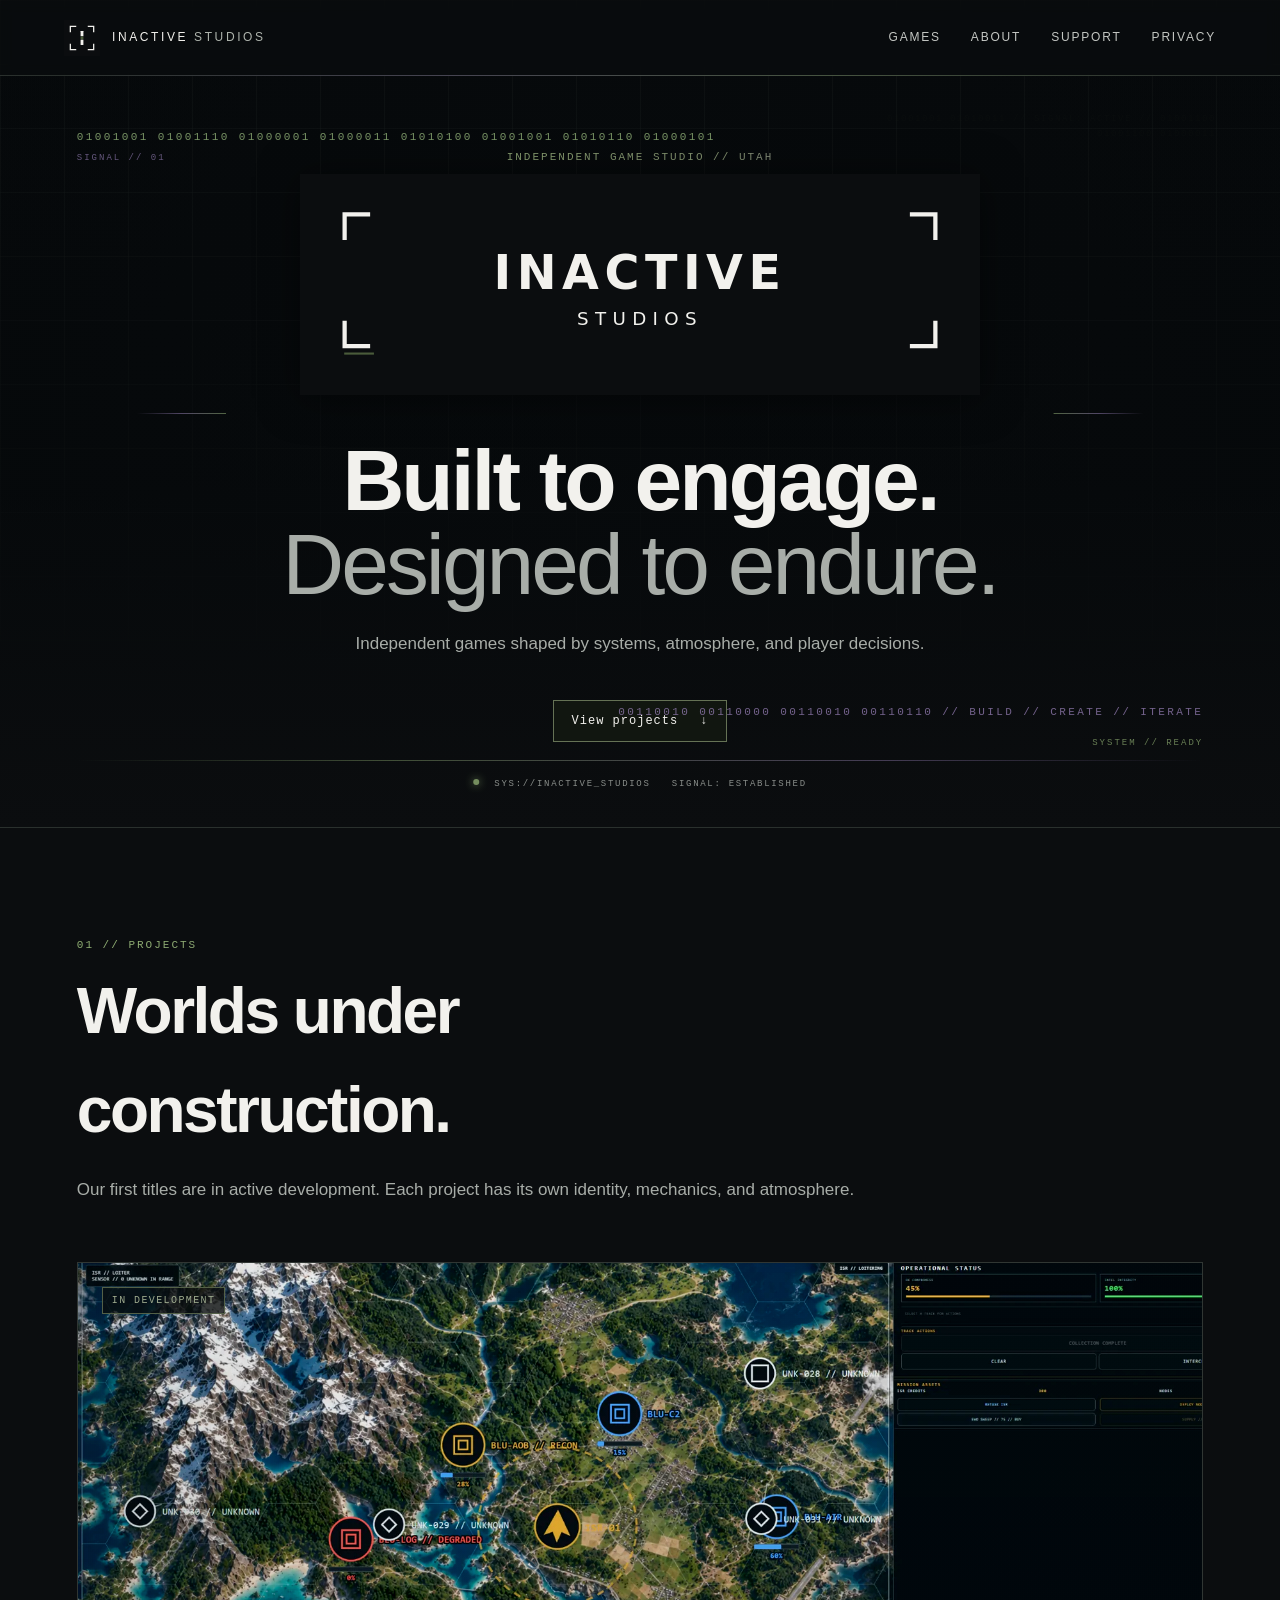
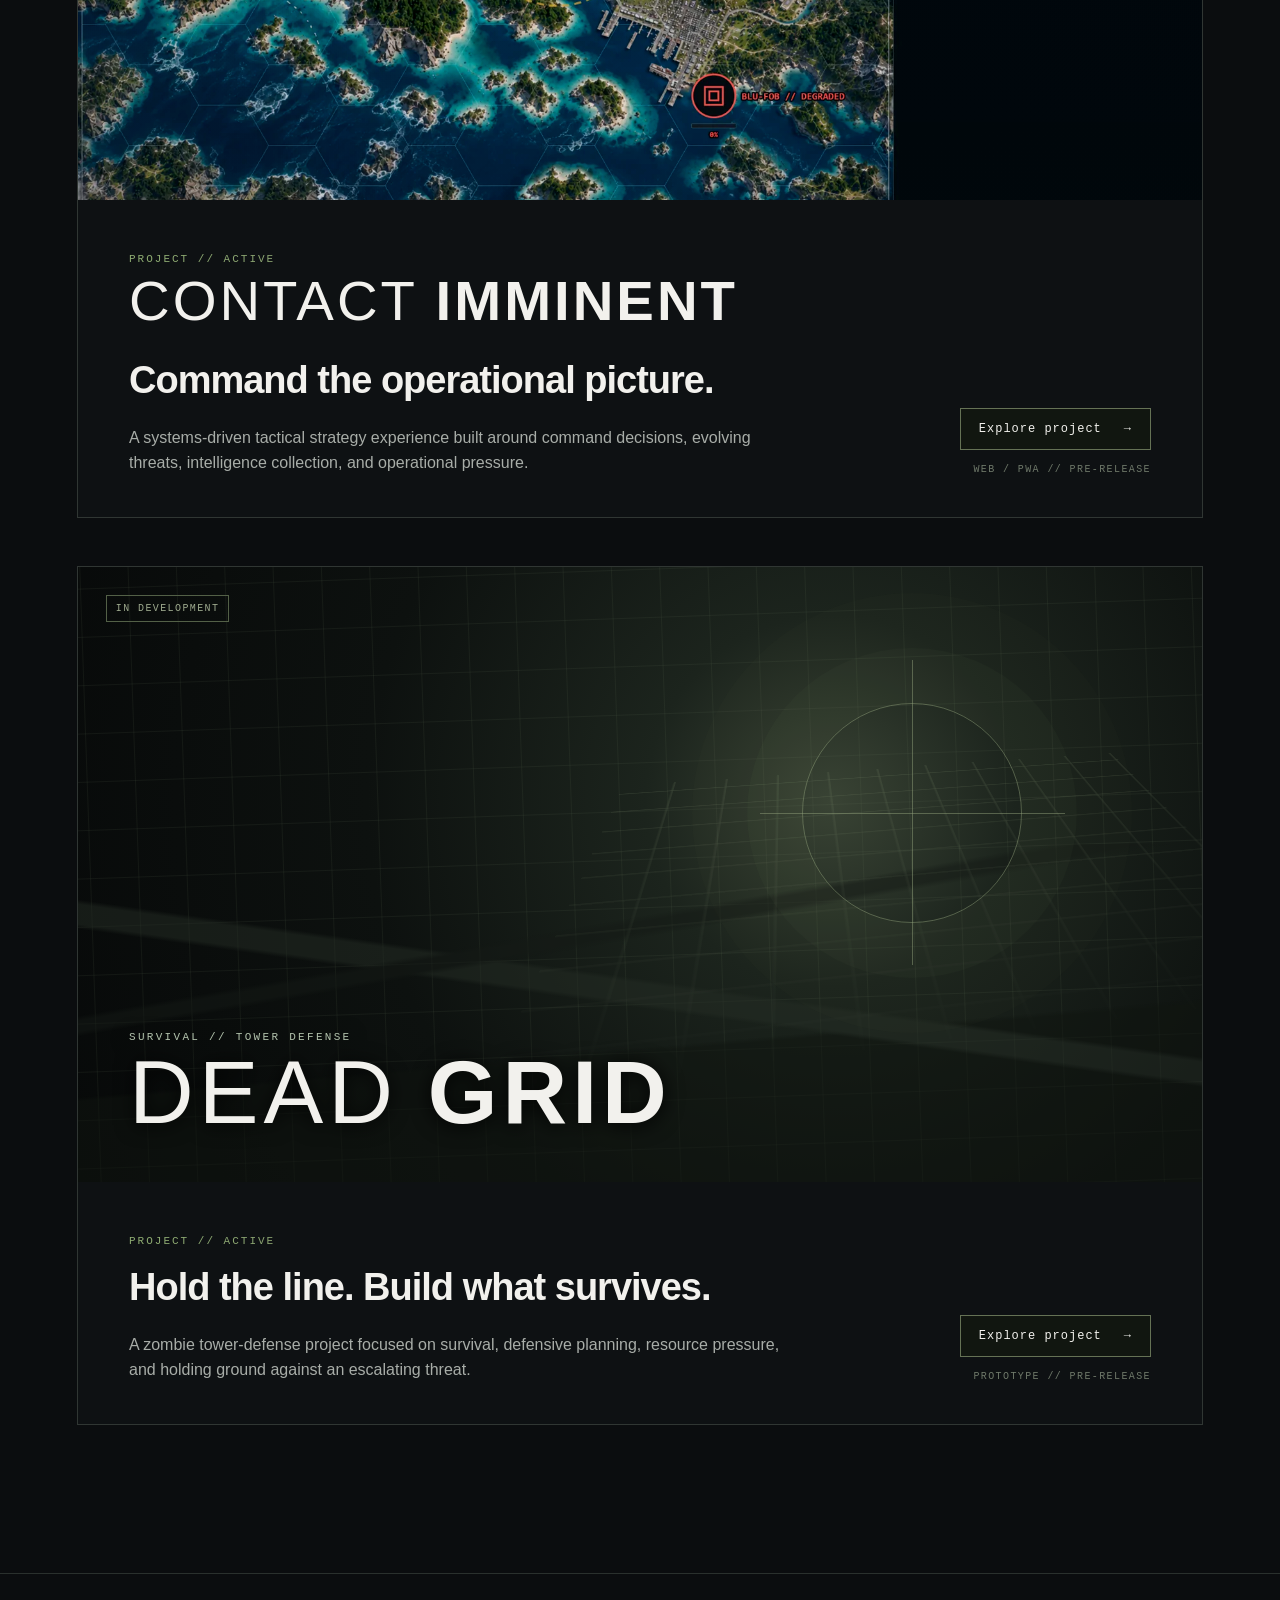
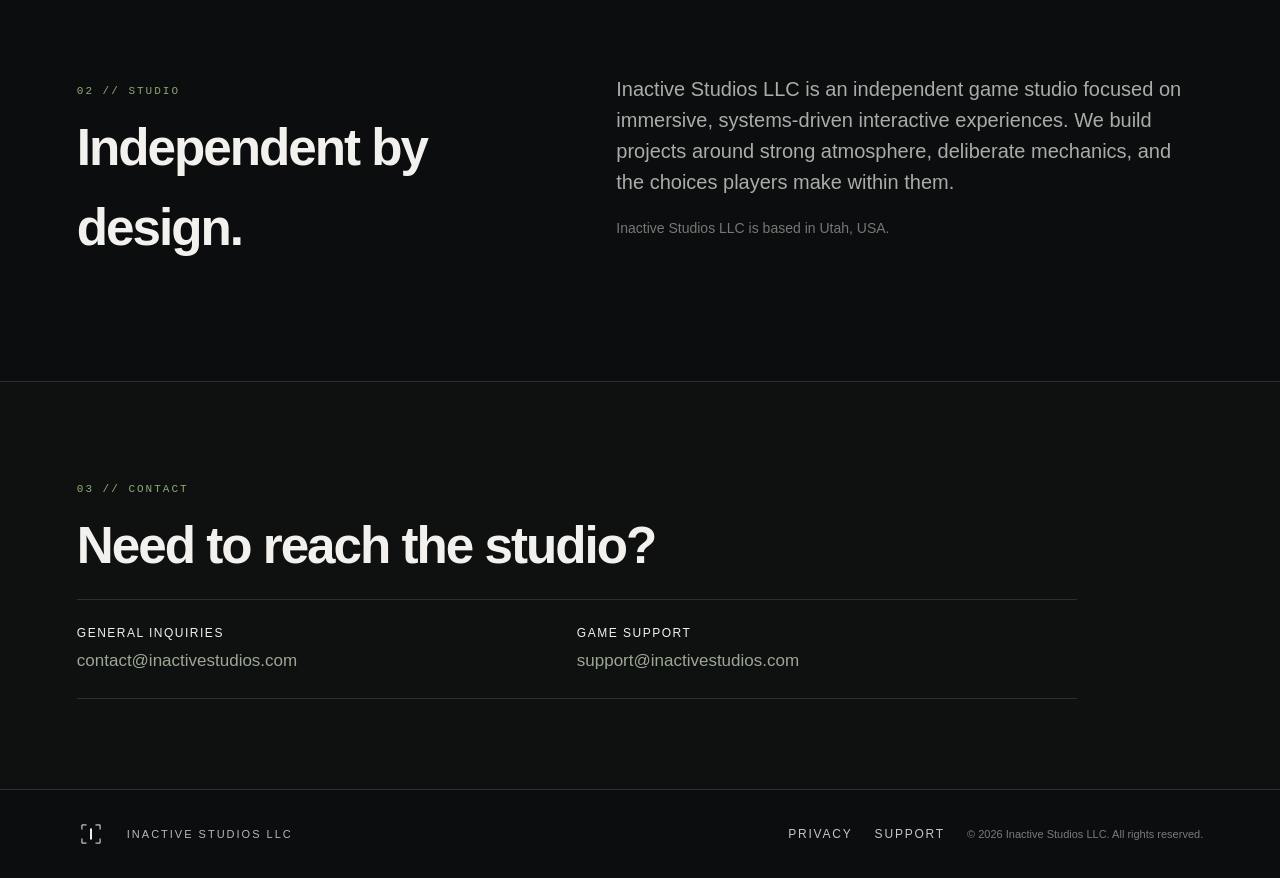
==== commit 06024dc1: "v4.3 - streamline Contact Imminent homepage showcase" ====
--- a/index.html
+++ b/index.html
@@ -2,8 +2,8 @@
 <header class="site-header"><a class="brand" href="#top" aria-label="Inactive Studios home"><img src="assets/brand/inactive-studios-icon-segmented.svg" alt=""><span>INACTIVE <b>STUDIOS</b></span></a><nav aria-label="Main navigation"><a href="#games">Games</a><a href="#about">About</a><a href="support/">Support</a><a href="privacy/">Privacy</a></nav></header>
 <main id="main-content"><section class="hero hero-v3"><div class="hero-backdrops" aria-hidden="true"><img src="assets/games/contact-imminent/showcase/kestrel-basemap.webp" alt=""><img src="assets/games/contact-imminent/showcase/verdant-basemap-v3.webp" alt=""><img src="assets/games/contact-imminent/showcase/tempest-basemap.webp" alt=""></div><div class="hero-scrim"></div><div class="hero-grid"></div><div class="studio-signal" aria-hidden="true"><span class="signal-binary signal-binary-a">01001001 01001110 01000001 01000011 01010100 01001001 01010110 01000101</span><span class="signal-tag signal-tag-a">SIGNAL // 01</span><span class="signal-binary signal-binary-b">00110010 00110000 00110010 00110110 // BUILD // CREATE // ITERATE</span><span class="signal-tag signal-tag-b">SYSTEM // READY</span><span class="signal-status"><i></i> SYS://INACTIVE_STUDIOS&nbsp;&nbsp; SIGNAL: ESTABLISHED</span></div><div class="hero-inner"><p class="eyebrow">INDEPENDENT GAME STUDIO // UTAH</p><img class="hero-logo" src="assets/brand/inactive-studios-primary.svg" alt="Inactive Studios"><h1>Built to engage.<br><span>Designed to endure.</span></h1><p class="lede">Independent games shaped by systems, atmosphere, and player decisions.</p><a class="button" href="#games">View projects <span>↓</span></a></div></section>
 <section id="games" class="showcase showcase-v3"><div class="showcase-intro"><p class="kicker">01 // PROJECTS</p><h2>Worlds under construction.</h2><p>Our first titles are in active development. Each project has its own identity, mechanics, and atmosphere.</p></div>
-<article class="feature-game ci-feature"><a class="feature-media clean-media" href="games/contact-imminent/" aria-label="Explore Contact Imminent"><img src="assets/games/contact-imminent/showcase/arcade-gameplay.webp" alt="Contact Imminent tactical arcade gameplay"><span class="status">IN DEVELOPMENT</span></a><div class="feature-copy"><div><p class="kicker">PROJECT // ACTIVE</p><h3 class="project-name">CONTACT <strong>IMMINENT</strong></h3><h4>Command the operational picture.</h4><p>A systems-driven tactical strategy experience built around command decisions, evolving threats, intelligence collection, and operational pressure.</p></div><div class="feature-actions"><a class="button" href="games/contact-imminent/">Explore project <span>→</span></a><span>WEB / PWA // PRE-RELEASE</span></div></div></article>
-<div class="ci-strip" aria-label="Contact Imminent gameplay preview"><img src="assets/games/contact-imminent/showcase/title-screen.webp" alt="Contact Imminent command terminal title screen"><img src="assets/games/contact-imminent/showcase/global-picture.webp" alt="Contact Imminent global operations picture"><img src="assets/games/contact-imminent/showcase/retro-arcade.webp" alt="Contact Imminent retro arcade mode"></div>
+<article class="feature-game ci-feature"><a class="feature-media clean-media" href="games/contact-imminent/" aria-label="Explore Contact Imminent"><img src="assets/games/contact-imminent/showcase/gameplay-complex.webp" alt="Contact Imminent tactical command gameplay over the Kestrel operational map"><span class="status">IN DEVELOPMENT</span></a><div class="feature-copy"><div><p class="kicker">PROJECT // ACTIVE</p><h3 class="project-name">CONTACT <strong>IMMINENT</strong></h3><h4>Command the operational picture.</h4><p>A systems-driven tactical strategy experience built around command decisions, evolving threats, intelligence collection, and operational pressure.</p></div><div class="feature-actions"><a class="button" href="games/contact-imminent/">Explore project <span>→</span></a><span>WEB / PWA // PRE-RELEASE</span></div></div></article>
+
 <article class="feature-game dg-feature"><div class="feature-media dead-visual"><div class="dead-horizon"></div><div class="dead-grid"></div><div class="dead-scan"></div><span class="status">IN DEVELOPMENT</span><div class="feature-title"><p>SURVIVAL // TOWER DEFENSE</p><h3>DEAD <strong>GRID</strong></h3></div></div><div class="feature-copy"><div><p class="kicker">PROJECT // ACTIVE</p><h4>Hold the line. Build what survives.</h4><p>A zombie tower-defense project focused on survival, defensive planning, resource pressure, and holding ground against an escalating threat.</p></div><div class="feature-actions"><a class="button" href="games/dead-grid/">Explore project <span>→</span></a><span>PROTOTYPE // PRE-RELEASE</span></div></div></article>
 </section>
 <section id="about" class="section about"><div><p class="kicker">02 // STUDIO</p><h2>Independent by design.</h2></div><div class="about-copy"><p>Inactive Studios LLC is an independent game studio focused on immersive, systems-driven interactive experiences. We build projects around strong atmosphere, deliberate mechanics, and the choices players make within them.</p><p class="muted">Inactive Studios LLC is based in Utah, USA.</p></div></section>
--- a/styles.css
+++ b/styles.css
@@ -65,3 +65,9 @@
 @media(max-width:760px){.hero-v3{min-height:720px}.hero-v3 .hero-inner{padding-top:175px;padding-bottom:112px}.signal-binary{font-size:7px;letter-spacing:1.35px}.signal-binary-a{top:130px;left:18px;right:18px;max-width:none;overflow:hidden;opacity:.58}.signal-tag-a{top:151px;left:18px;font-size:7px}.signal-binary-b{display:none}.signal-tag-b{display:none}.signal-status{left:18px;right:auto;bottom:31px;transform:none;font-size:7px;letter-spacing:1.2px}.hero-v3:before{left:18px;right:18px;bottom:57px}.clean-media{aspect-ratio:4/3}}
 @media(max-width:390px){.signal-binary-a{display:block;max-width:calc(100vw - 36px);white-space:nowrap}.signal-tag-a{display:block}.signal-status{max-width:calc(100vw - 36px);overflow:hidden}}
 @media(prefers-reduced-motion:reduce){.hero-v3 .hero-logo{animation:none}}
+
+/* v4.3 — focused homepage game presentation */
+.ci-feature .clean-media{aspect-ratio:16/7;min-height:clamp(360px,42vw,620px)}
+.ci-feature .clean-media>img{object-position:center 48%;filter:saturate(1.08) contrast(1.1) brightness(1.04)}
+.ci-feature .clean-media:after{background:linear-gradient(180deg,rgba(4,8,8,.02),rgba(4,8,8,.14)),linear-gradient(90deg,rgba(5,9,10,.12),transparent 32%,transparent 72%,rgba(5,9,10,.08))}
+@media(max-width:760px){.ci-feature .clean-media{aspect-ratio:4/3;min-height:330px}.ci-feature .clean-media>img{object-position:44% center}}
